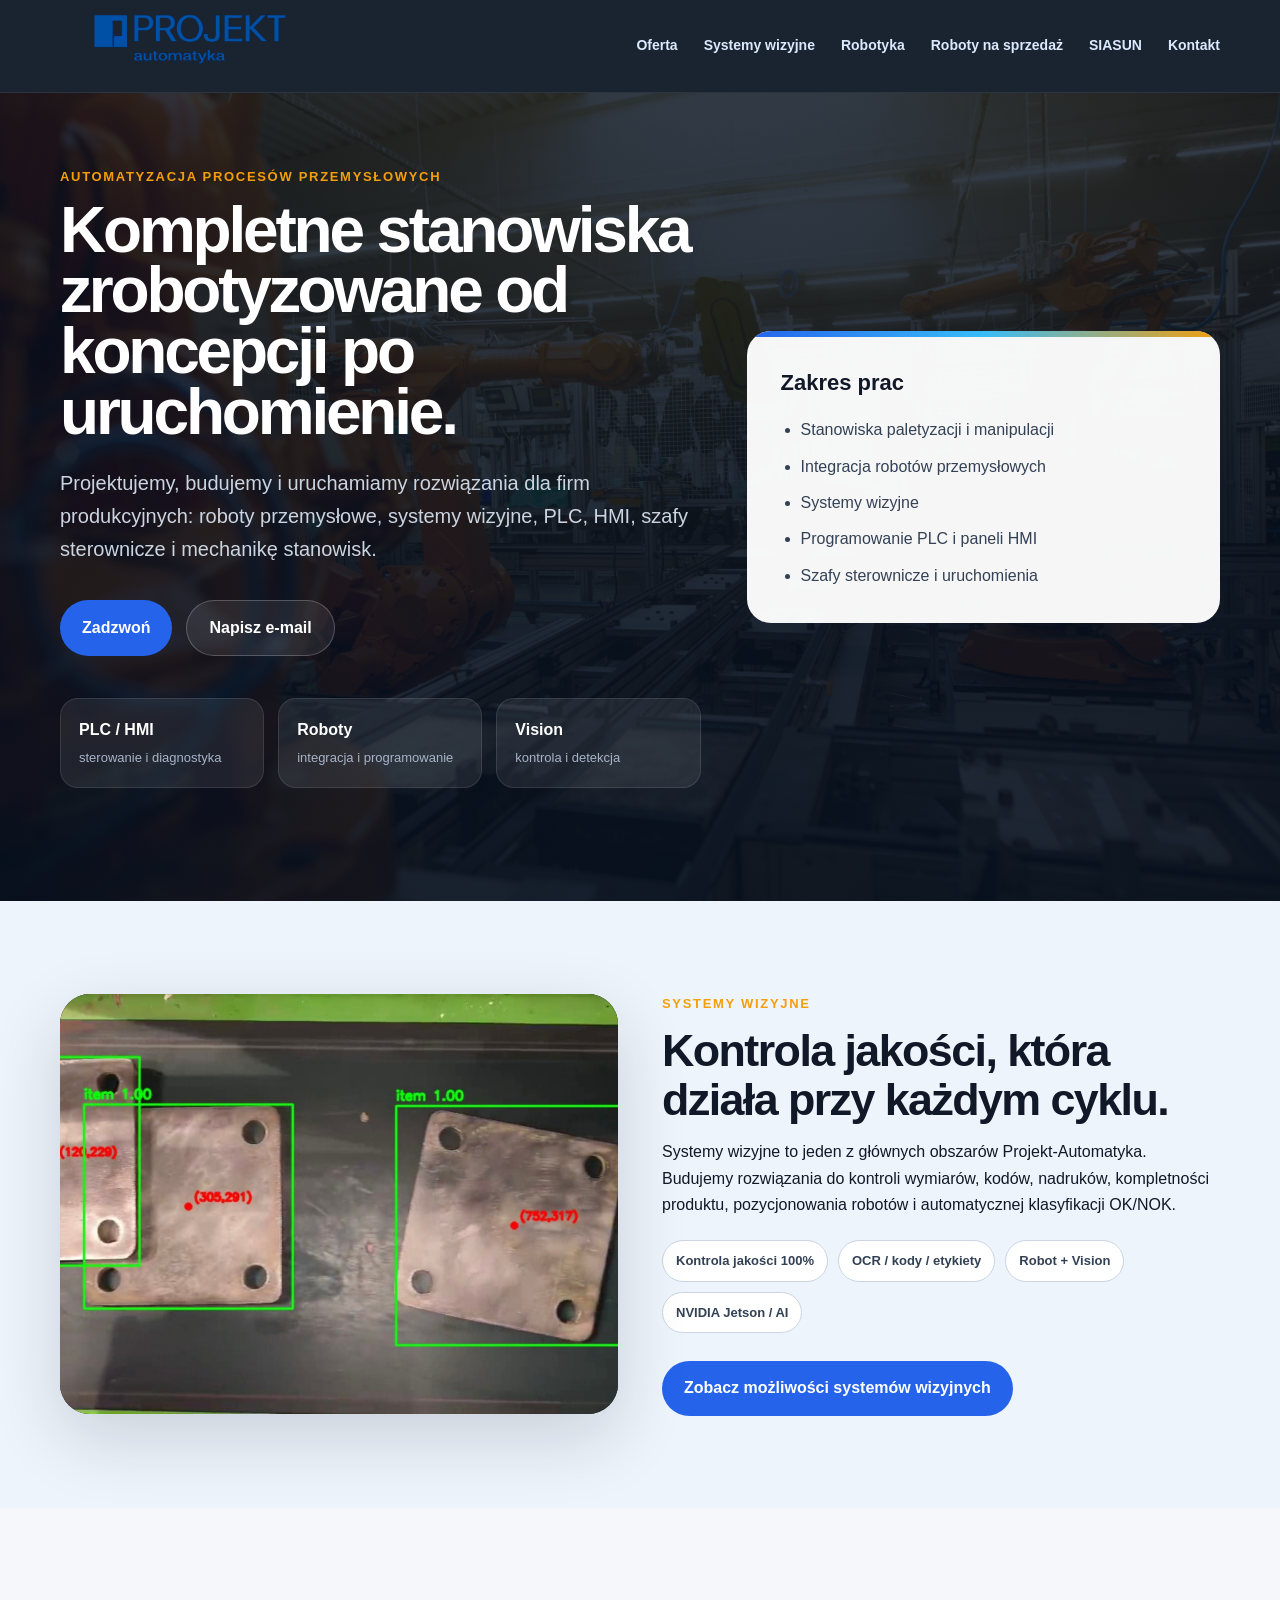
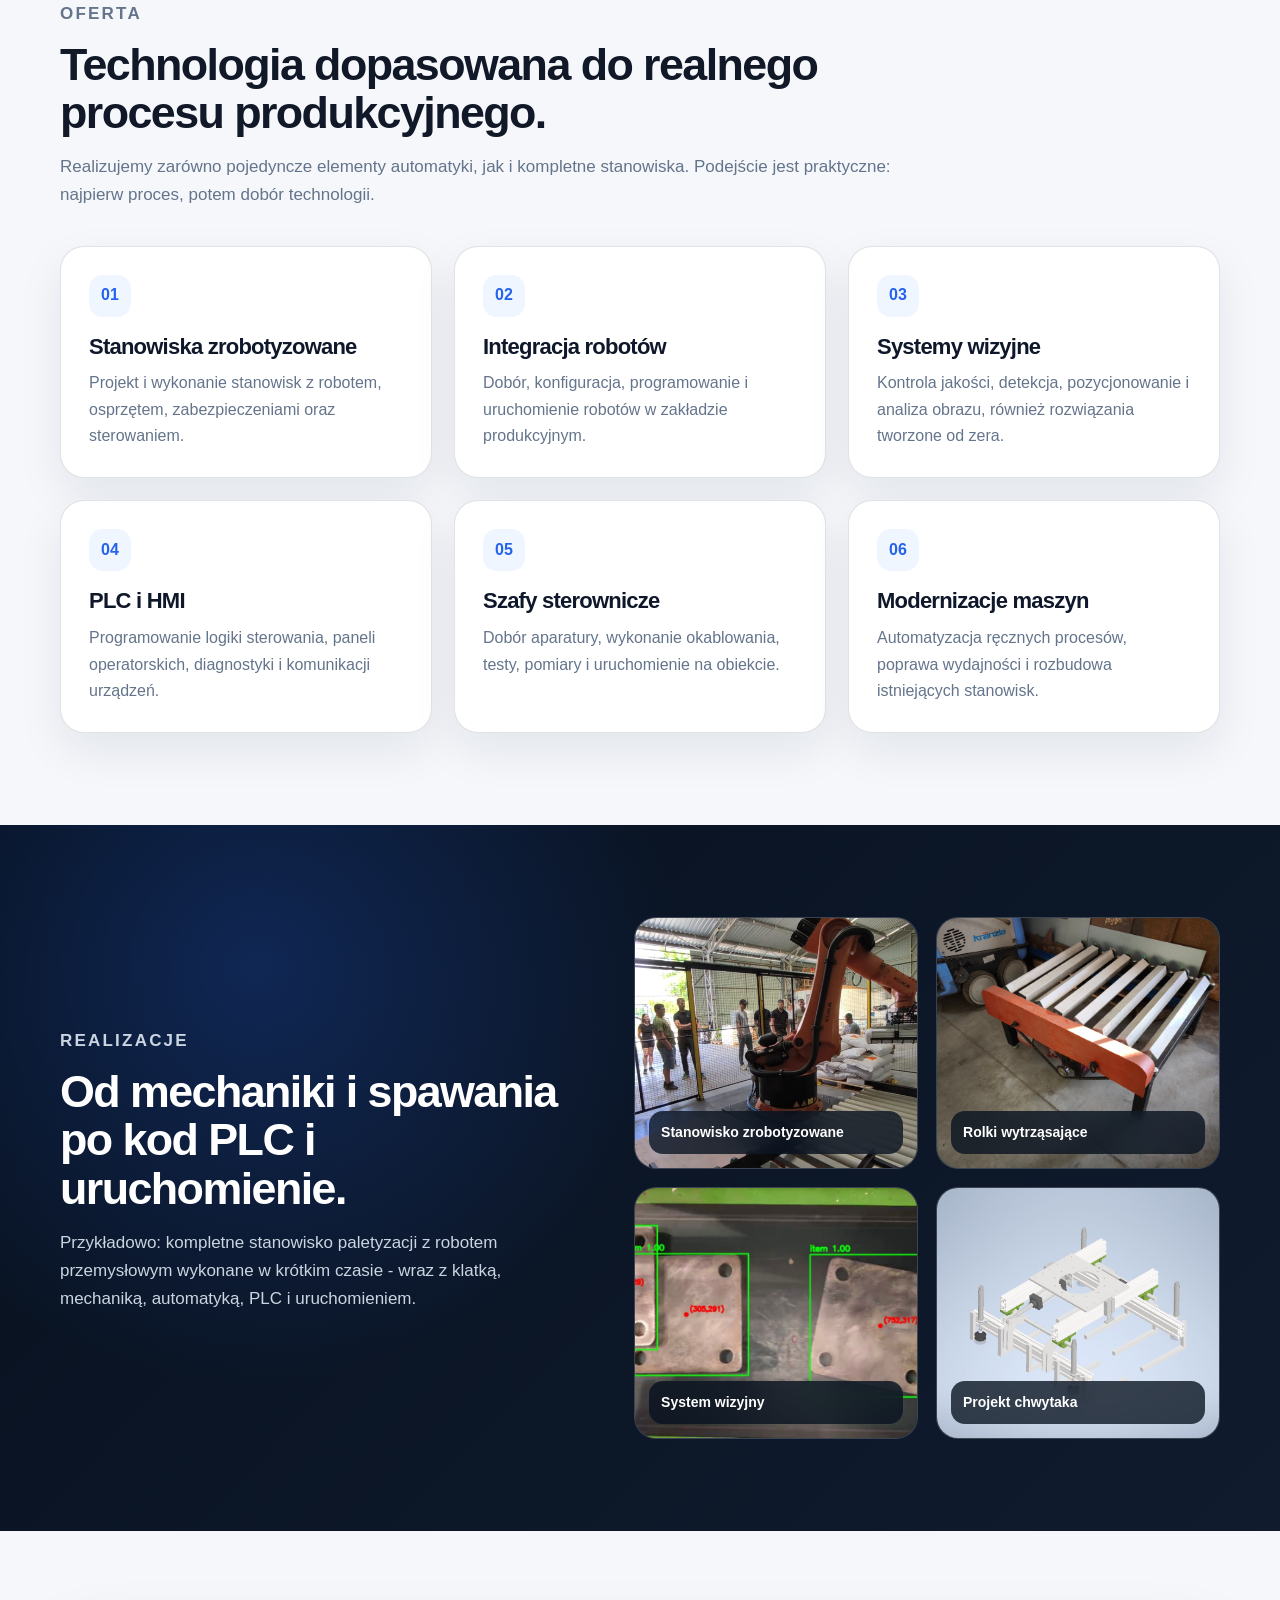
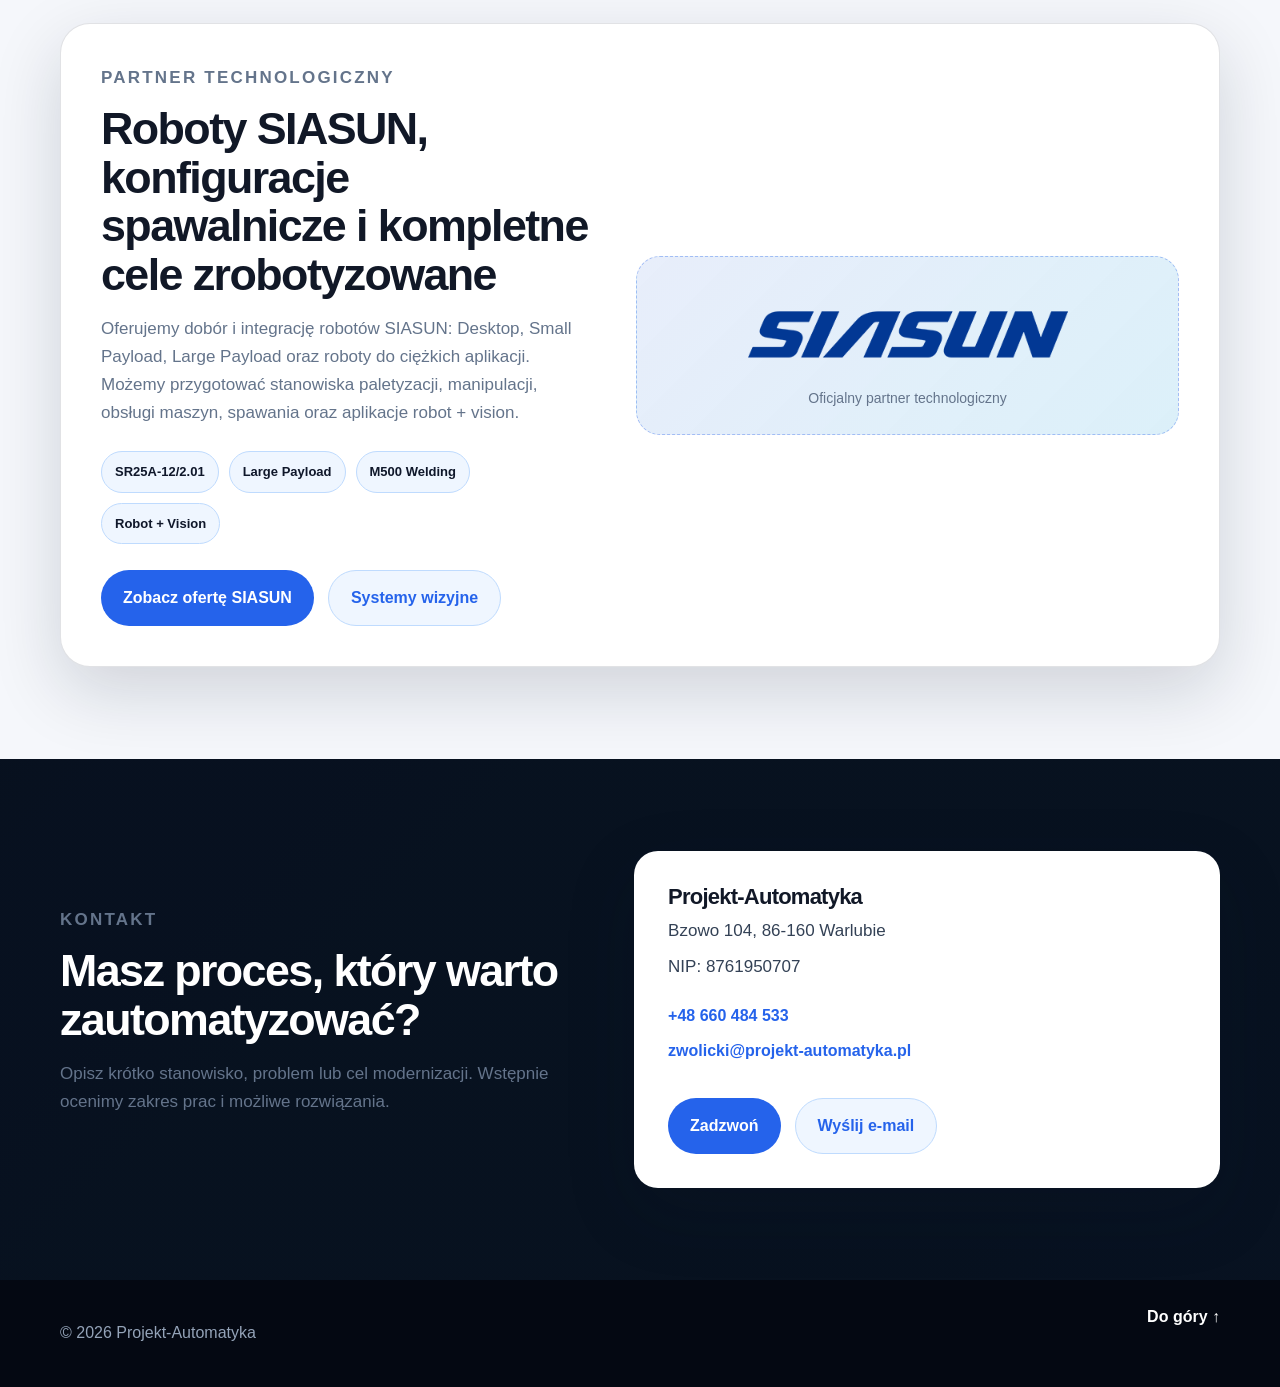
==== index.html @ c21eab62 "Pierwsza wersja strony" ====
<!DOCTYPE html>
<html lang="pl">
<head>
  <meta charset="UTF-8" />
  <meta name="viewport" content="width=device-width, initial-scale=1.0" />

  <title>Projekt-Automatyka | Robotyka i automatyka przemysłowa</title>
  <meta name="description" content="Projekt-Automatyka — stanowiska zrobotyzowane, integracja robotów, systemy wizyjne, PLC, HMI i szafy sterownicze dla przemysłu." />

  <link rel="stylesheet" href="css/main-v6.css">
</head>

<body>
<header class="site-header">
  <div class="container header-inner">
    <a class="brand-new" href="index.html">
      <img src="img/logo-projekt-automatyka.png" alt="Projekt-Automatyka">
    </a>

    <button class="menu-button" aria-label="Menu" aria-expanded="false">
      <span></span>
      <span></span>
      <span></span>
    </button>

    <nav class="main-nav">
      <a class="" href="index.html#oferta">Oferta</a>
      <a class="" href="systemy-wizyjne.html">Systemy wizyjne</a>
      <a class="" href="robotyka.html">Robotyka</a>
      <a class="" href="roboty.html">Roboty na sprzedaż</a>
      <a class="" href="siasun.html">SIASUN</a>
      <a class="" href="index.html#kontakt">Kontakt</a>
    </nav>
  </div>
</header>

  <main id="start">
    <section class="hero">
      <div class="container hero-grid">
        <div class="hero-content">
          <p class="label">Automatyzacja procesów przemysłowych</p>
          <h1>Kompletne stanowiska zrobotyzowane od koncepcji po uruchomienie.</h1>
          <p class="hero-text">
            Projektujemy, budujemy i uruchamiamy rozwiązania dla firm produkcyjnych:
            roboty przemysłowe, systemy wizyjne, PLC, HMI, szafy sterownicze i mechanikę stanowisk.
          </p>

          <div class="hero-actions">
            <a class="button button-primary" href="tel:+48660484533">Zadzwoń</a>
            <a class="button button-outline" href="mailto:zwolicki@projekt-automatyka.pl">Napisz e-mail</a>
          </div>

          <div class="hero-metrics">
            <div>
              <strong>PLC / HMI</strong>
              <span>sterowanie i diagnostyka</span>
            </div>
            <div>
              <strong>Roboty</strong>
              <span>integracja i programowanie</span>
            </div>
            <div>
              <strong>Vision</strong>
              <span>kontrola i detekcja</span>
            </div>
          </div>
        </div>

        <aside class="hero-panel">
          <p class="panel-title">Zakres prac</p>
          <ul>
            <li>Stanowiska paletyzacji i manipulacji</li>
            <li>Integracja robotów przemysłowych</li>
            <li>Systemy wizyjne</li>
            <li>Programowanie PLC i paneli HMI</li>
            <li>Szafy sterownicze i uruchomienia</li>
          </ul>
        </aside>
      </div>
    </section>

    
  <section class="section home-vision-flagship">
    <div class="container home-vision-grid">
      <div class="home-vision-image">
        <img src="img/realizacja-3.jpg" alt="Przemysłowy system wizyjny Projekt-Automatyka">
      </div>
      <div>
        <p class="label">Systemy wizyjne</p>
        <h2>Kontrola jakości, która działa przy każdym cyklu.</h2>
        <p>
          Systemy wizyjne to jeden z głównych obszarów Projekt-Automatyka.
          Budujemy rozwiązania do kontroli wymiarów, kodów, nadruków, kompletności produktu,
          pozycjonowania robotów i automatycznej klasyfikacji OK/NOK.
        </p>
        <div class="home-vision-points">
          <span>Kontrola jakości 100%</span>
          <span>OCR / kody / etykiety</span>
          <span>Robot + Vision</span>
          <span>NVIDIA Jetson / AI</span>
        </div>
        <a class="button button-primary" href="systemy-wizyjne.html">Zobacz możliwości systemów wizyjnych</a>
      </div>
    </div>
  </section>

  <section class="section" id="oferta">
      <div class="container">
        <div class="section-intro">
          <p class="label">Oferta</p>
          <h2>Technologia dopasowana do realnego procesu produkcyjnego.</h2>
          <p>
            Realizujemy zarówno pojedyncze elementy automatyki, jak i kompletne stanowiska.
            Podejście jest praktyczne: najpierw proces, potem dobór technologii.
          </p>
        </div>

        <div class="service-grid">
          <article class="service-card">
            <span>01</span>
            <h3>Stanowiska zrobotyzowane</h3>
            <p>Projekt i wykonanie stanowisk z robotem, osprzętem, zabezpieczeniami oraz sterowaniem.</p>
          </article>

          <article class="service-card">
            <span>02</span>
            <h3>Integracja robotów</h3>
            <p>Dobór, konfiguracja, programowanie i uruchomienie robotów w zakładzie produkcyjnym.</p>
          </article>

          <article class="service-card">
            <span>03</span>
            <h3>Systemy wizyjne</h3>
            <p>Kontrola jakości, detekcja, pozycjonowanie i analiza obrazu, również rozwiązania tworzone od zera.</p>
          </article>

          <article class="service-card">
            <span>04</span>
            <h3>PLC i HMI</h3>
            <p>Programowanie logiki sterowania, paneli operatorskich, diagnostyki i komunikacji urządzeń.</p>
          </article>

          <article class="service-card">
            <span>05</span>
            <h3>Szafy sterownicze</h3>
            <p>Dobór aparatury, wykonanie okablowania, testy, pomiary i uruchomienie na obiekcie.</p>
          </article>

          <article class="service-card">
            <span>06</span>
            <h3>Modernizacje maszyn</h3>
            <p>Automatyzacja ręcznych procesów, poprawa wydajności i rozbudowa istniejących stanowisk.</p>
          </article>
        </div>
      </div>
    </section>

    <section class="section section-dark" id="realizacje">
      <div class="container split">
        <div>
          <p class="label">Realizacje</p>
          <h2>Od mechaniki i spawania po kod PLC i uruchomienie.</h2>
          <p>
            Przykładowo: kompletne stanowisko paletyzacji z robotem przemysłowym wykonane
            w krótkim czasie - wraz z klatką, mechaniką, automatyką, PLC i uruchomieniem.
          </p>
        </div>

        <div class="gallery">
          <figure>
            <img src="img/realizacja-1.jpeg" alt="Stanowisko zrobotyzowane" />
            <figcaption>Stanowisko zrobotyzowane</figcaption>
          </figure>
          <figure>
            <img src="img/realizacja-2.jpg" alt="Integracja robota przemysłowego" />
            <figcaption>Rolki wytrząsające</figcaption>
          </figure>
          <figure>
            <img src="img/realizacja-3.jpg" alt="System wizyjny" />
            <figcaption>System wizyjny</figcaption>
          </figure>
          <figure>
            <img src="img/realizacja-4.jpg" alt="Szafa sterownicza" />
            <figcaption>Projekt chwytaka</figcaption>
          </figure>
        </div>
      </div>
    </section>

    <section class="section" id="siasun">
      <div class="container partner partner-home">
        <div>
          <p class="label">Partner technologiczny</p>
          <h2>Roboty SIASUN, konfiguracje spawalnicze i kompletne cele zrobotyzowane</h2>
          <p>
            Oferujemy dobór i integrację robotów SIASUN: Desktop, Small Payload, Large Payload
            oraz roboty do ciężkich aplikacji. Możemy przygotować stanowiska paletyzacji, manipulacji,
            obsługi maszyn, spawania oraz aplikacje robot + vision.
          </p>

          <div class="model-pills">
            <span>SR25A-12/2.01</span>
            <span>Large Payload</span>
            <span>M500 Welding</span>
            <span>Robot + Vision</span>
          </div>

          <div class="inline-actions">
            <a class="button button-primary" href="siasun.html">Zobacz ofertę SIASUN</a>
            <a class="button button-outline-dark" href="systemy-wizyjne.html">Systemy wizyjne</a>
          </div>
        </div>

        <div class="partner-logo-box">
          <img src="img/siasun-logo.png" alt="SIASUN" />
          <span>Oficjalny partner technologiczny</span>
        </div>
      </div>
    </section>

    <section class="section contact-section" id="kontakt">
      <div class="container contact-grid">
        <div>
          <p class="label">Kontakt</p>
          <h2>Masz proces, który warto zautomatyzować?</h2>
          <p>
            Opisz krótko stanowisko, problem lub cel modernizacji.
            Wstępnie ocenimy zakres prac i możliwe rozwiązania.
          </p>
        </div>

        <div class="contact-card">
          <h3>Projekt-Automatyka</h3>
          <p>Bzowo 104, 86-160 Warlubie</p>
          <p>NIP: 8761950707</p>

          <div class="contact-links">
            <a href="tel:+48660484533">+48 660 484 533</a>
            <a href="mailto:zwolicki@projekt-automatyka.pl">zwolicki@projekt-automatyka.pl</a>
          </div>

          <div class="hero-actions">
            <a class="button button-primary" href="tel:+48660484533">Zadzwoń</a>
            <a class="button button-outline-dark" href="mailto:zwolicki@projekt-automatyka.pl">Wyślij e-mail</a>
          </div>
        </div>
      </div>
    </section>
  </main>

  <footer class="footer">
    <div class="container footer-inner">
      <p>© 2026 Projekt-Automatyka</p>
      <a href="#start">Do góry ↑</a>
    </div>
  </footer>

  <script src="js/main.js"></script>
</body>
</html>
---- css/main-v6.css ----
/* Projekt-Automatyka — style.css */

:root {
  --dark: #07111f;
  --dark-2: #0d1b2f;
  --blue: #2563eb;
  --blue-2: #38bdf8;
  --orange: #f59e0b;
  --bg: #f5f7fb;
  --text: #111827;
  --muted: #64748b;
  --white: #ffffff;
  --border: rgba(15, 23, 42, 0.12);
  --shadow: 0 24px 70px rgba(15, 23, 42, 0.16);
  --radius: 24px;
}

* {
  box-sizing: border-box;
}

html {
  scroll-behavior: smooth;
}

body {
  margin: 0;
  font-family: Arial, Helvetica, sans-serif;
  color: var(--text);
  background: var(--bg);
  line-height: 1.65;
}

img {
  max-width: 100%;
}

a {
  color: inherit;
}

.container {
  width: min(1160px, calc(100% - 40px));
  margin: 0 auto;
}

.site-header {
  position: sticky;
  top: 0;
  z-index: 50;
  background: rgba(7, 17, 31, 0.92);
  backdrop-filter: blur(16px);
  border-bottom: 1px solid rgba(255,255,255,0.08);
}

.header-inner {
  min-height: 76px;
  display: flex;
  justify-content: space-between;
  align-items: center;
  gap: 24px;
}
.site-header {
  position: sticky;
  top: 0;
  z-index: 100;
  background: rgba(7,17,31,0.92);
  backdrop-filter: blur(16px);
  border-bottom: 1px solid rgba(255,255,255,0.08);
}

.header-inner {
  height: 92px;
  display: flex;
  align-items: center;
  justify-content: space-between;
}

.brand-new {
  display: flex;
  align-items: center;
  text-decoration: none;
}

.brand-new img {
  width: 260px;
  height: auto;
  display: block;
  object-fit: contain;
}

.main-nav {
  display: flex;
  align-items: center;
  gap: 42px;
}

.main-nav a {
  color: white;
  text-decoration: none;
  font-size: 18px;
  font-weight: 800;
  transition: opacity 0.2s ease;
}

.main-nav a:hover {
  opacity: 0.7;
}

.brand-logo {
  width: 86px;
  height: auto;
  display: block;
  object-fit: contain;
}

.brand-copy {
  display: grid;
  line-height: 1.1;
}

.brand-copy strong {
  font-size: 24px;
  font-weight: 900;
}

.brand-copy small {
  margin-top: 8px;
  color: #a7b4c8;
  font-size: 15px;
}

.brand-logo {
  width: 52px;
  height: 52px;
  object-fit: contain;
  display: block;
}

.brand strong {
  display: block;
  line-height: 1.1;
  font-size: 18px;
}

.brand small {
  display: block;
  margin-top: 4px;
  color: #a7b4c8;
  font-size: 12px;
}

.main-nav {
  display: flex;
  gap: 26px;
  align-items: center;
}

.main-nav a {
  color: #dbeafe;
  text-decoration: none;
  font-weight: 800;
  font-size: 14px;
}

.main-nav a:hover {
  color: var(--white);
}

.menu-button {
  display: none;
  border: 0;
  background: transparent;
  cursor: pointer;
}

.menu-button span {
  display: block;
  width: 28px;
  height: 2px;
  margin: 6px 0;
  background: var(--white);
}

.hero {
  min-height: calc(100vh - 92px);
  display: flex;
  align-items: center;
  padding: 40px 0 80px;

  background:
    linear-gradient(rgba(7,17,31,0.82), rgba(7,17,31,0.92)),
    url("../img/hero-bg.jpg");

  background-size: cover;
  background-position: center;
  color: white;
}

.hero-grid {
  display: grid;
  grid-template-columns: minmax(0, 1.15fr) minmax(320px, 0.85fr);
  gap: 46px;
  align-items: center;
}

.label {
  margin: 0 0 12px;
  color: var(--orange);
  font-size: 13px;
  font-weight: 900;
  letter-spacing: 0.13em;
  text-transform: uppercase;
}

h1, h2, h3 {
  margin: 0;
  line-height: 1.08;
  letter-spacing: -0.035em;
}

h1 {
  max-width: 900px;
  font-size: clamp(54px, 5vw, 92px);
  line-height: 0.95;
  letter-spacing: -0.05em;
}

h2 {
  font-size: clamp(30px, 3.5vw, 48px);
}

h3 {
  font-size: 22px;
}

.hero-text {
  max-width: 760px;
  margin: 24px 0 0;
  color: #cbd5e1;
  font-size: 20px;
}

.hero-actions {
  display: flex;
  flex-wrap: wrap;
  gap: 14px;
  margin-top: 34px;
}

.button {
  display: inline-flex;
  align-items: center;
  justify-content: center;
  min-height: 50px;
  padding: 14px 22px;
  border-radius: 999px;
  text-decoration: none;
  font-weight: 900;
  transition: transform 0.2s ease, background 0.2s ease;
}

.button:hover {
  transform: translateY(-2px);
}

.button-primary {
  background: var(--blue);
  color: var(--white);
}

.button-primary:hover {
  background: #1d4ed8;
}

.button-outline {
  color: var(--white);
  border: 1px solid rgba(255,255,255,0.22);
  background: rgba(255,255,255,0.08);
}

.button-outline-dark {
  color: var(--blue);
  border: 1px solid #bfdbfe;
  background: #eff6ff;
}

.hero-metrics {
  display: grid;
  grid-template-columns: repeat(3, 1fr);
  gap: 14px;
  margin-top: 42px;
}

.hero-metrics div {
  padding: 18px;
  border-radius: 18px;
  background: rgba(255,255,255,0.08);
  border: 1px solid rgba(255,255,255,0.1);
}

.hero-metrics strong {
  display: block;
  color: var(--white);
}

.hero-metrics span {
  display: block;
  margin-top: 4px;
  color: #a7b4c8;
  font-size: 13px;
}

.hero-panel {
  position: relative;
  padding: 34px;
  border-radius: var(--radius);
  background: rgba(255,255,255,0.96);
  color: var(--text);
  box-shadow: var(--shadow);
  overflow: hidden;
}

.hero-panel::before {
  content: "";
  position: absolute;
  inset: 0 0 auto;
  height: 6px;
  background: linear-gradient(90deg, var(--blue), var(--blue-2), var(--orange));
}

.panel-title {
  margin: 0 0 16px;
  font-size: 22px;
  font-weight: 900;
}

.hero-panel ul {
  margin: 0;
  padding-left: 20px;
  color: #334155;
}

.hero-panel li + li {
  margin-top: 10px;
}

.section {
  padding: 92px 0;
}

.section-dark {
  color: var(--white);
  background:
    radial-gradient(circle at 20% 20%, rgba(37,99,235,0.25), transparent 36%),
    linear-gradient(135deg, #07111f, #101b2e);
}

.section-intro {
  max-width: 860px;
  margin-bottom: 36px;
}

.section-intro p,
.split p,
.partner p,
.contact-grid p {
  color: var(--muted);
  font-size: 17px;
}

.section-dark .split p {
  color: #cbd5e1;
}

.service-grid {
  display: grid;
  grid-template-columns: repeat(3, 1fr);
  gap: 22px;
}

.service-card {
  padding: 28px;
  border-radius: var(--radius);
  background: var(--white);
  border: 1px solid var(--border);
  box-shadow: 0 18px 45px rgba(15, 23, 42, 0.08);
}

.service-card span {
  display: inline-flex;
  width: 42px;
  height: 42px;
  align-items: center;
  justify-content: center;
  border-radius: 14px;
  background: #eff6ff;
  color: var(--blue);
  font-weight: 900;
  margin-bottom: 18px;
}

.service-card h3 {
  margin-bottom: 12px;
  color: #0f172a;
}

.service-card p {
  margin: 0;
  color: var(--muted);
}

.split,
.partner,
.contact-grid {
  display: grid;
  grid-template-columns: 0.95fr 1.05fr;
  gap: 44px;
  align-items: center;
}

.gallery {
  display: grid;
  grid-template-columns: repeat(2, 1fr);
  gap: 18px;
}

.gallery figure {
  margin: 0;
  position: relative;
  overflow: hidden;
  min-height: 230px;
  border-radius: 22px;
  background: rgba(255,255,255,0.08);
  border: 1px solid rgba(255,255,255,0.12);
}

.gallery img {
  width: 100%;
  height: 250px;
  display: block;
  object-fit: cover;
}

.gallery img[src$='.jpg'] {
  background: #172033;
}

.gallery figcaption {
  position: absolute;
  left: 14px;
  right: 14px;
  bottom: 14px;
  padding: 10px 12px;
  border-radius: 14px;
  background: rgba(7,17,31,0.78);
  color: var(--white);
  font-weight: 800;
  font-size: 14px;
  backdrop-filter: blur(12px);
}

.partner {
  padding: 40px;
  border-radius: 30px;
  background: var(--white);
  border: 1px solid var(--border);
  box-shadow: var(--shadow);
}

.partner-logo-box {
  width: 100%;
  max-width: 100%;

  min-height: unset;

  display: flex;
  flex-direction: column;
  align-items: center;
  justify-content: center;

  text-align: center;

  padding: 24px;

  border-radius: 24px;

  background:
    linear-gradient(
      135deg,
      rgba(37,99,235,0.08),
      rgba(14,165,233,0.12)
    ),
    #f8fafc;

  border: 1px dashed rgba(37,99,235,0.35);

  overflow: hidden;
}

.partner-logo-box img {
  width: 100%;
  max-width: 320px;

  height: auto;
  object-fit: contain;

  display: block;
}

.partner-logo-box span {
  display: block;
  color: var(--muted);
  font-size: 14px;
}

.contact-section {
  color: var(--white);
  background:
    linear-gradient(rgba(7,17,31,0.92), rgba(7,17,31,0.92)),
    linear-gradient(135deg, var(--dark), var(--dark-2));
}

.contact-card {
  padding: 34px;
  border-radius: var(--radius);
  background: var(--white);
  color: var(--text);
  box-shadow: var(--shadow);
}

.contact-card p {
  margin: 8px 0;
  color: #334155;
}

.contact-links {
  display: grid;
  gap: 8px;
  margin-top: 22px;
}

.contact-links a {
  color: var(--blue);
  font-weight: 900;
  text-decoration: none;
}

.footer {
  padding: 24px 0;
  background: #040812;
  color: #94a3b8;
}

.footer-inner {
  display: flex;
  justify-content: space-between;
  gap: 18px;
}

.footer a {
  color: var(--white);
  font-weight: 800;
  text-decoration: none;
}

code {
  padding: 2px 6px;
  border-radius: 6px;
  background: rgba(255,255,255,0.1);
}

@media (max-width: 920px) {
  .hero-grid,
  .split,
  .partner,
  .contact-grid {
    grid-template-columns: 1fr;
  }

  .service-grid {
    grid-template-columns: repeat(2, 1fr);
  }

  .hero {
    min-height: auto;
    padding: 90px 0;
  }
}

@media (max-width: 720px) {
  .menu-button {
    display: block;
  }

  .main-nav {
    position: absolute;
    top: 76px;
    left: 20px;
    right: 20px;
    display: none;
    flex-direction: column;
    align-items: stretch;
    gap: 0;
    padding: 12px;
    border-radius: 18px;
    background: #07111f;
    border: 1px solid rgba(255,255,255,0.1);
  }

  .main-nav.is-open {
    display: flex;
  }

  .main-nav a {
    padding: 13px 12px;
  }

  .hero-metrics,
  .service-grid,
  .gallery {
    grid-template-columns: 1fr;
  }

  .section {
    padding: 68px 0;
  }

  .gallery img {
    height: 220px;
  }

  .footer-inner {
    flex-direction: column;
  }
}
@media (max-width: 720px) {
  .brand-logo {
    width: 70px;
  }

  .brand-copy strong {
    font-size: 18px;
  }

  .brand-copy small {
    font-size: 12px;
  }
}

.header-inner {
  min-height: 82px;
}

@media (max-width: 720px) {
  .brand-logo-new {
    width: 145px;
  }
}
@media (max-width: 720px) {

  .partner-logo-box {
    padding: 18px;
  }

  .partner-logo-box img {
    max-width: 240px;
  }

}
* {
  box-sizing: border-box;
}

/* ===== Rozbudowa: podstrony Robotyka / SIASUN ===== */

.inline-actions {
  display: flex;
  flex-wrap: wrap;
  gap: 14px;
  margin-top: 26px;
}

.subhero {
  min-height: 560px;
  display: flex;
  align-items: center;
  padding: 90px 0;
  color: var(--white);
  background:
    linear-gradient(rgba(7,17,31,0.88), rgba(7,17,31,0.94)),
    radial-gradient(circle at 80% 20%, rgba(37,99,235,0.42), transparent 34%),
    linear-gradient(135deg, var(--dark), var(--dark-2));
}

.subhero-grid {
  display: grid;
  grid-template-columns: minmax(0, 1.05fr) minmax(320px, 0.95fr);
  gap: 44px;
  align-items: center;
}

.subhero-card,
.siasun-hero-logo {
  border-radius: 30px;
  background: rgba(255,255,255,0.96);
  color: var(--text);
  box-shadow: var(--shadow);
  padding: 34px;
  border: 1px solid rgba(255,255,255,0.12);
}

.subhero-card h3 {
  margin-bottom: 18px;
}

.subhero-card ul {
  margin: 0;
  padding-left: 20px;
  color: #334155;
}

.subhero-card li + li {
  margin-top: 10px;
}

.siasun-hero-logo {
  min-height: 300px;
  display: grid;
  place-items: center;
  text-align: center;
  background:
    linear-gradient(135deg, rgba(37,99,235,0.08), rgba(14,165,233,0.16)),
    #f8fafc;
  border: 1px dashed rgba(37,99,235,0.35);
}

.siasun-hero-logo img {
  width: min(420px, 100%);
  height: auto;
  object-fit: contain;
}

.siasun-hero-logo span {
  color: var(--muted);
  font-weight: 700;
}

.compact {
  margin-bottom: 0;
}

.process-grid {
  display: grid;
  grid-template-columns: 0.85fr 1.15fr;
  gap: 42px;
  align-items: start;
}

.steps {
  display: grid;
  grid-template-columns: repeat(2, 1fr);
  gap: 20px;
}

.steps article,
.wide-card,
.cta-box {
  background: var(--white);
  border: 1px solid var(--border);
  border-radius: var(--radius);
  box-shadow: 0 18px 45px rgba(15, 23, 42, 0.08);
  padding: 28px;
}

.steps span {
  display: inline-flex;
  width: 42px;
  height: 42px;
  align-items: center;
  justify-content: center;
  border-radius: 14px;
  background: #eff6ff;
  color: var(--blue);
  font-weight: 900;
  margin-bottom: 16px;
}

.steps p,
.wide-card p,
.cta-box p {
  color: var(--muted);
}

.sale-card {
  display: grid;
  grid-template-columns: minmax(280px, 0.95fr) minmax(0, 1.05fr);
  gap: 0;
  overflow: hidden;
  border-radius: 30px;
  background: var(--white);
  color: var(--text);
  box-shadow: var(--shadow);
}

.sale-image {
  min-height: 460px;
  background:
    linear-gradient(135deg, rgba(37,99,235,0.16), rgba(14,165,233,0.10)),
    #dbeafe;
}

.sale-image img {
  width: 100%;
  height: 100%;
  min-height: 460px;
  display: block;
  object-fit: cover;
}

.sale-content {
  padding: 38px;
}

.sale-content p {
  color: var(--muted);
}

.spec-list {
  display: grid;
  gap: 10px;
  margin: 24px 0;
}

.spec-list div,
.feature-list div {
  display: flex;
  justify-content: space-between;
  gap: 18px;
  padding: 14px 0;
  border-bottom: 1px solid rgba(15, 23, 42, 0.12);
}

.spec-list strong,
.feature-list strong {
  color: var(--text);
}

.spec-list span,
.feature-list span {
  color: var(--muted);
  text-align: right;
}

.price-row {
  display: flex;
  align-items: end;
  justify-content: space-between;
  gap: 20px;
  margin-top: 24px;
  padding: 22px;
  border-radius: 20px;
  background: #eff6ff;
  border: 1px solid #bfdbfe;
}

.price-row span {
  color: var(--muted);
  font-weight: 800;
}

.price-row strong {
  color: var(--blue);
  font-size: clamp(28px, 4vw, 42px);
  line-height: 1;
}

.cards-2 {
  display: grid;
  grid-template-columns: repeat(2, 1fr);
  gap: 22px;
}

.feature-list {
  padding: 34px;
  border-radius: 30px;
  background: rgba(255,255,255,0.96);
  box-shadow: var(--shadow);
}

.cta-box {
  display: flex;
  align-items: center;
  justify-content: space-between;
  gap: 30px;
}

.cta-box div {
  max-width: 760px;
}

.partner-home {
  align-items: center;
}

@media (max-width: 920px) {
  .subhero-grid,
  .process-grid,
  .sale-card,
  .cards-2 {
    grid-template-columns: 1fr;
  }

  .sale-image,
  .sale-image img {
    min-height: 320px;
  }

  .cta-box {
    flex-direction: column;
    align-items: flex-start;
  }
}

@media (max-width: 720px) {
  .subhero {
    min-height: auto;
    padding: 70px 0;
  }

  .steps {
    grid-template-columns: 1fr;
  }

  .sale-content {
    padding: 26px;
  }

  .spec-list div,
  .feature-list div,
  .price-row {
    flex-direction: column;
    align-items: flex-start;
  }

  .spec-list span,
  .feature-list span {
    text-align: left;
  }

  .siasun-hero-logo {
    min-height: 220px;
  }

  .siasun-hero-logo img {
    max-width: 260px;
  }
}


/* ===== Wersja PRO: Robotyka + SIASUN ===== */

.main-nav a.active {
  color: #ffffff;
  opacity: 1;
}

.model-pills {
  display: flex;
  flex-wrap: wrap;
  gap: 10px;
  margin: 24px 0 0;
}

.model-pills span {
  padding: 9px 13px;
  border-radius: 999px;
  color: #0f172a;
  background: #eff6ff;
  border: 1px solid #bfdbfe;
  font-weight: 900;
  font-size: 13px;
}

.robotyka-hero,
.siasun-page-hero {
  background:
    linear-gradient(rgba(7,17,31,0.88), rgba(7,17,31,0.94)),
    radial-gradient(circle at 80% 20%, rgba(37,99,235,0.42), transparent 34%),
    url("../img/hero-bg.jpg"),
    linear-gradient(135deg, var(--dark), var(--dark-2));
  background-size: cover;
  background-position: center;
}

.applications-grid {
  display: grid;
  grid-template-columns: repeat(3, 1fr);
  gap: 22px;
}

.app-card {
  padding: 28px;
  border-radius: var(--radius);
  background: var(--white);
  border: 1px solid var(--border);
  box-shadow: 0 18px 45px rgba(15, 23, 42, 0.08);
}

.app-card > span,
.model-section-heading > span {
  display: inline-flex;
  width: 44px;
  height: 44px;
  align-items: center;
  justify-content: center;
  border-radius: 15px;
  background: #eff6ff;
  color: var(--blue);
  font-weight: 900;
  flex-shrink: 0;
}

.app-card h3 {
  margin: 18px 0 12px;
}

.app-card p {
  color: var(--muted);
}

.app-card ul {
  margin: 18px 0 0;
  padding: 0;
  list-style: none;
  display: grid;
  gap: 8px;
}

.app-card li {
  color: #334155;
  padding-left: 20px;
  position: relative;
}

.app-card li::before {
  content: "✓";
  position: absolute;
  left: 0;
  color: var(--blue);
  font-weight: 900;
}

.premium-sale-card {
  border: 1px solid rgba(255,255,255,0.14);
}

.sale-note {
  margin-top: 18px;
  padding: 16px;
  border-radius: 18px;
  background: #f8fafc;
  border: 1px solid var(--border);
  color: #334155;
}

.model-section {
  margin-top: 26px;
  padding: 30px;
  border-radius: 30px;
  background: var(--white);
  border: 1px solid var(--border);
  box-shadow: 0 18px 45px rgba(15, 23, 42, 0.08);
}

.highlighted-model-section {
  background:
    linear-gradient(135deg, rgba(37,99,235,0.08), rgba(245,158,11,0.07)),
    var(--white);
  border-color: rgba(37,99,235,0.22);
}

.model-section-heading {
  display: flex;
  gap: 18px;
  align-items: flex-start;
  margin-bottom: 22px;
}

.model-section-heading h3 {
  margin: 0 0 8px;
  font-size: 28px;
}

.model-section-heading p {
  margin: 0;
  color: var(--muted);
}

.model-table {
  display: grid;
  grid-template-columns: repeat(2, 1fr);
  gap: 12px;
}

.model-table article {
  display: grid;
  grid-template-columns: 1.2fr 0.8fr 0.8fr;
  gap: 12px;
  align-items: center;
  padding: 16px;
  border-radius: 18px;
  background: #f8fafc;
  border: 1px solid rgba(15,23,42,0.08);
}

.model-table strong {
  color: #0f172a;
}

.model-table span {
  color: var(--muted);
  font-weight: 700;
}

.industry-grid {
  display: grid;
  grid-template-columns: 0.8fr 1.2fr;
  gap: 42px;
  align-items: start;
}

.industry-cards {
  display: grid;
  grid-template-columns: repeat(2, 1fr);
  gap: 18px;
}

.industry-cards article {
  padding: 24px;
  border-radius: 22px;
  background: var(--white);
  border: 1px solid var(--border);
  box-shadow: 0 18px 45px rgba(15, 23, 42, 0.08);
}

.industry-cards p {
  color: var(--muted);
}

@media (max-width: 1020px) {
  .applications-grid,
  .model-table,
  .industry-grid,
  .industry-cards {
    grid-template-columns: 1fr;
  }

  .model-table article {
    grid-template-columns: 1fr;
  }
}

@media (max-width: 720px) {
  .model-section {
    padding: 22px;
  }

  .model-section-heading {
    flex-direction: column;
  }

  .model-section-heading h3 {
    font-size: 24px;
  }

  .app-card {
    padding: 24px;
  }
}


/* ===== v5: SIASUN, roboty na sprzedaż, systemy wizyjne ===== */

.main-nav a.active {
  color: #fff;
  opacity: 1;
}

.model-family-grid,
.robot-market-grid {
  display: grid;
  grid-template-columns: repeat(2, 1fr);
  gap: 22px;
}

.model-family-grid article,
.robot-card,
.welding-card {
  background: var(--white);
  border: 1px solid var(--border);
  border-radius: var(--radius);
  box-shadow: 0 18px 45px rgba(15, 23, 42, 0.08);
}

.model-family-grid article {
  padding: 30px;
}

.model-family-grid h3 {
  margin-bottom: 12px;
  color: #0f172a;
}

.model-family-grid p {
  color: var(--muted);
}

.model-family-grid strong {
  display: block;
  margin-top: 18px;
  color: var(--blue);
}

.model-family-grid span {
  display: block;
  margin-top: 6px;
  color: #334155;
  font-weight: 800;
}

.section-feature {
  background: #eaf0f8;
}

.featured-robot {
  display: grid;
  grid-template-columns: 1.05fr 0.95fr;
  gap: 38px;
  align-items: center;
}

.featured-robot-image,
.featured-robot-content {
  border-radius: 30px;
  overflow: hidden;
  background: var(--white);
  border: 1px solid var(--border);
  box-shadow: var(--shadow);
}

.featured-robot-image img {
  width: 100%;
  height: 100%;
  min-height: 520px;
  object-fit: cover;
  display: block;
}

.featured-robot-content {
  padding: 38px;
}

.featured-robot-content p {
  color: var(--muted);
}

.clean-spec {
  margin: 26px 0;
}

.use-cases {
  display: flex;
  flex-wrap: wrap;
  gap: 10px;
  margin: 22px 0 28px;
}

.use-cases span {
  padding: 9px 13px;
  border-radius: 999px;
  background: #eff6ff;
  border: 1px solid #bfdbfe;
  color: #1e3a8a;
  font-weight: 900;
  font-size: 13px;
}

.welding-grid {
  display: grid;
  grid-template-columns: 1.05fr 0.95fr;
  gap: 24px;
  align-items: stretch;
}

.welding-card {
  padding: 30px;
}

.welding-card.visual {
  padding: 0;
  overflow: hidden;
}

.welding-card.visual img {
  width: 100%;
  height: 100%;
  min-height: 420px;
  object-fit: cover;
  display: block;
}

.check-list {
  list-style: none;
  padding: 0;
  margin: 18px 0 28px;
  display: grid;
  gap: 12px;
}

.check-list li {
  position: relative;
  padding-left: 28px;
  color: #334155;
}

.check-list li::before {
  content: "✓";
  position: absolute;
  left: 0;
  color: var(--blue);
  font-weight: 900;
}

.welding-functions {
  display: grid;
  grid-template-columns: repeat(4, 1fr);
  gap: 18px;
  margin-top: 24px;
}

.welding-functions article {
  padding: 24px;
  border-radius: 22px;
  background: var(--white);
  border: 1px solid var(--border);
  box-shadow: 0 18px 45px rgba(15, 23, 42, 0.08);
}

.welding-functions p {
  color: var(--muted);
}

.robot-card {
  overflow: hidden;
}

.robot-card.featured {
  grid-column: span 2;
  display: grid;
  grid-template-columns: 0.95fr 1.05fr;
}

.robot-card-image {
  position: relative;
  min-height: 420px;
  background: #dbeafe;
}

.robot-card-image img {
  width: 100%;
  height: 100%;
  min-height: 420px;
  object-fit: cover;
  display: block;
}

.robot-card-content {
  padding: 34px;
}

.robot-card-content p {
  color: var(--muted);
}

.badge {
  position: absolute;
  top: 18px;
  left: 18px;
  padding: 9px 13px;
  border-radius: 999px;
  background: #22c55e;
  color: white;
  font-weight: 900;
}

.mini-specs {
  display: grid;
  grid-template-columns: repeat(2, 1fr);
  gap: 12px;
  margin: 22px 0;
}

.mini-specs span {
  padding: 13px;
  border-radius: 16px;
  background: #f8fafc;
  color: #334155;
  border: 1px solid rgba(15,23,42,0.08);
}

.robot-price {
  display: flex;
  align-items: end;
  justify-content: space-between;
  gap: 18px;
  padding: 22px;
  border-radius: 20px;
  background: #eff6ff;
  border: 1px solid #bfdbfe;
}

.robot-price span {
  color: var(--muted);
  font-weight: 900;
}

.robot-price strong {
  color: var(--blue);
  font-size: clamp(30px, 4vw, 46px);
}

.empty-slot {
  display: grid;
  place-items: center;
  border: 1px dashed rgba(37,99,235,0.35);
  background:
    linear-gradient(135deg, rgba(37,99,235,0.08), rgba(14,165,233,0.12)),
    #f8fafc;
  color: var(--blue);
  font-weight: 900;
  font-size: 22px;
}

.applications-grid.detailed .app-card {
  min-height: 100%;
}

.vision-hero {
  background:
    linear-gradient(rgba(7,17,31,0.88), rgba(7,17,31,0.94)),
    radial-gradient(circle at 80% 20%, rgba(14,165,233,0.36), transparent 34%),
    linear-gradient(135deg, var(--dark), var(--dark-2));
}

@media (max-width: 1100px) {
  .welding-functions {
    grid-template-columns: repeat(2, 1fr);
  }
}

@media (max-width: 920px) {
  .model-family-grid,
  .featured-robot,
  .welding-grid,
  .robot-card.featured,
  .robot-market-grid {
    grid-template-columns: 1fr;
  }

  .robot-card.featured {
    grid-column: span 1;
  }

  .featured-robot-image img,
  .welding-card.visual img,
  .robot-card-image img,
  .robot-card-image {
    min-height: 300px;
  }
}

@media (max-width: 720px) {
  .welding-functions,
  .mini-specs {
    grid-template-columns: 1fr;
  }

  .featured-robot-content,
  .welding-card,
  .robot-card-content {
    padding: 24px;
  }

  .robot-price {
    flex-direction: column;
    align-items: flex-start;
  }
}


/* ===== v6: Vision jako główny filar + SIASUN 3D ===== */

.home-vision-flagship { background:#eef4fb; }
.home-vision-grid {
  display:grid; grid-template-columns:1fr 1fr; gap:44px; align-items:center;
}
.home-vision-image {
  position:relative; min-height:420px; border-radius:30px; overflow:hidden;
  box-shadow:var(--shadow); background:#07111f;
}
.home-vision-image img { width:100%; height:100%; min-height:420px; object-fit:cover; display:block; }
.home-vision-points { display:flex; flex-wrap:wrap; gap:10px; margin:22px 0 28px; }
.home-vision-points span {
  padding:9px 13px; border-radius:999px; background:#fff; border:1px solid #cbd5e1;
  color:#334155; font-weight:800; font-size:13px;
}

.vision-flagship .subhero-grid { align-items:stretch; }
.vision-real-example {
  position:relative; min-height:430px; border-radius:30px; overflow:hidden;
  border:1px solid rgba(255,255,255,.12); box-shadow:var(--shadow); background:#020617;
}
.vision-real-example img { width:100%; height:100%; min-height:430px; object-fit:cover; display:block; }
.vision-overlay-caption {
  position:absolute; left:20px; right:20px; bottom:20px; padding:18px 20px;
  border-radius:18px; background:rgba(7,17,31,.86); backdrop-filter:blur(12px); color:#fff;
}
.vision-overlay-caption strong,.vision-overlay-caption span { display:block; }
.vision-overlay-caption span { color:#cbd5e1; margin-top:4px; }

.vision-problem-strip { background:#eaf0f8; }
.vision-benefits {
  display:grid; grid-template-columns:repeat(4,1fr); gap:18px;
}
.vision-benefits article {
  padding:24px; border-radius:22px; background:#fff; border:1px solid var(--border);
  box-shadow:0 15px 35px rgba(15,23,42,.07);
}
.vision-benefits strong { display:block; color:var(--blue); font-size:30px; line-height:1; }
.vision-benefits span { display:block; margin-top:10px; color:var(--muted); }

.vision-showcase-grid {
  display:grid; grid-template-columns:repeat(2,1fr); gap:24px;
}
.vision-showcase-card {
  overflow:hidden; border-radius:26px; background:#fff; border:1px solid var(--border);
  box-shadow:0 18px 45px rgba(15,23,42,.08);
}
.vision-showcase-card > img { width:100%; aspect-ratio:8/5; object-fit:cover; display:block; background:#07111f; }
.vision-showcase-card > div { padding:26px; }
.vision-showcase-card > div > span {
  display:inline-flex; width:42px; height:42px; align-items:center; justify-content:center;
  border-radius:14px; background:#eff6ff; color:var(--blue); font-weight:900; margin-bottom:14px;
}
.vision-showcase-card p { color:var(--muted); }
.vision-showcase-card ul { list-style:none; padding:0; margin:18px 0 0; display:flex; flex-wrap:wrap; gap:8px; }
.vision-showcase-card li {
  padding:7px 10px; border-radius:999px; background:#f1f5f9; color:#334155; font-size:13px; font-weight:800;
}
.vision-showcase-card.text-only {
  min-height:300px; display:flex; align-items:center;
  background:linear-gradient(135deg,#fff,#eff6ff);
}

.vision-platforms { display:grid; grid-template-columns:repeat(3,1fr); gap:20px; }
.vision-platforms article {
  padding:28px; border-radius:24px; background:rgba(255,255,255,.08);
  border:1px solid rgba(255,255,255,.12);
}
.vision-platforms article.featured { background:#fff; color:#0f172a; transform:translateY(-8px); }
.vision-platforms span { color:var(--orange); font-weight:900; }
.vision-platforms p,.vision-platforms small { color:#cbd5e1; }
.vision-platforms article.featured p,.vision-platforms article.featured small { color:var(--muted); }
.vision-platforms strong,.vision-platforms small { display:block; margin-top:14px; }

.model-3d-disabled { display:none !important; }
.model-3d-section { background:#eef4fb; }
.model-3d-grid { display:grid; grid-template-columns:.8fr 1.2fr; gap:36px; align-items:center; }
.robot-model-viewer {
  width:100%; height:560px; border-radius:30px; background:#dfe9f5;
  box-shadow:var(--shadow); --poster-color:#dfe9f5;
}
.model-family-grid article { position:relative; overflow:hidden; }
.family-icon {
  width:46px; height:46px; display:grid; place-items:center; border-radius:15px;
  background:linear-gradient(135deg,var(--blue),#38bdf8); color:#fff; font-weight:900; margin-bottom:16px;
}
.model-family-grid em { display:block; margin-top:16px; color:#475569; font-style:normal; font-size:14px; }

.robot-market-grid:has(.robot-card:only-child) { grid-template-columns:1fr; }
.robot-market-grid:has(.robot-card:only-child) .robot-card.featured {
  grid-column:auto; max-width:1100px; margin:0 auto; width:100%;
}

@media (max-width:920px) {
  .home-vision-grid,.model-3d-grid { grid-template-columns:1fr; }
  .vision-benefits { grid-template-columns:repeat(2,1fr); }
  .vision-platforms { grid-template-columns:1fr; }
  .vision-platforms article.featured { transform:none; }
}
@media (max-width:720px) {
  .vision-showcase-grid,.vision-benefits { grid-template-columns:1fr; }
  .vision-real-example,.vision-real-example img { min-height:300px; }
  .home-vision-image,.home-vision-image img { min-height:300px; }
  .robot-model-viewer { height:420px; }
}
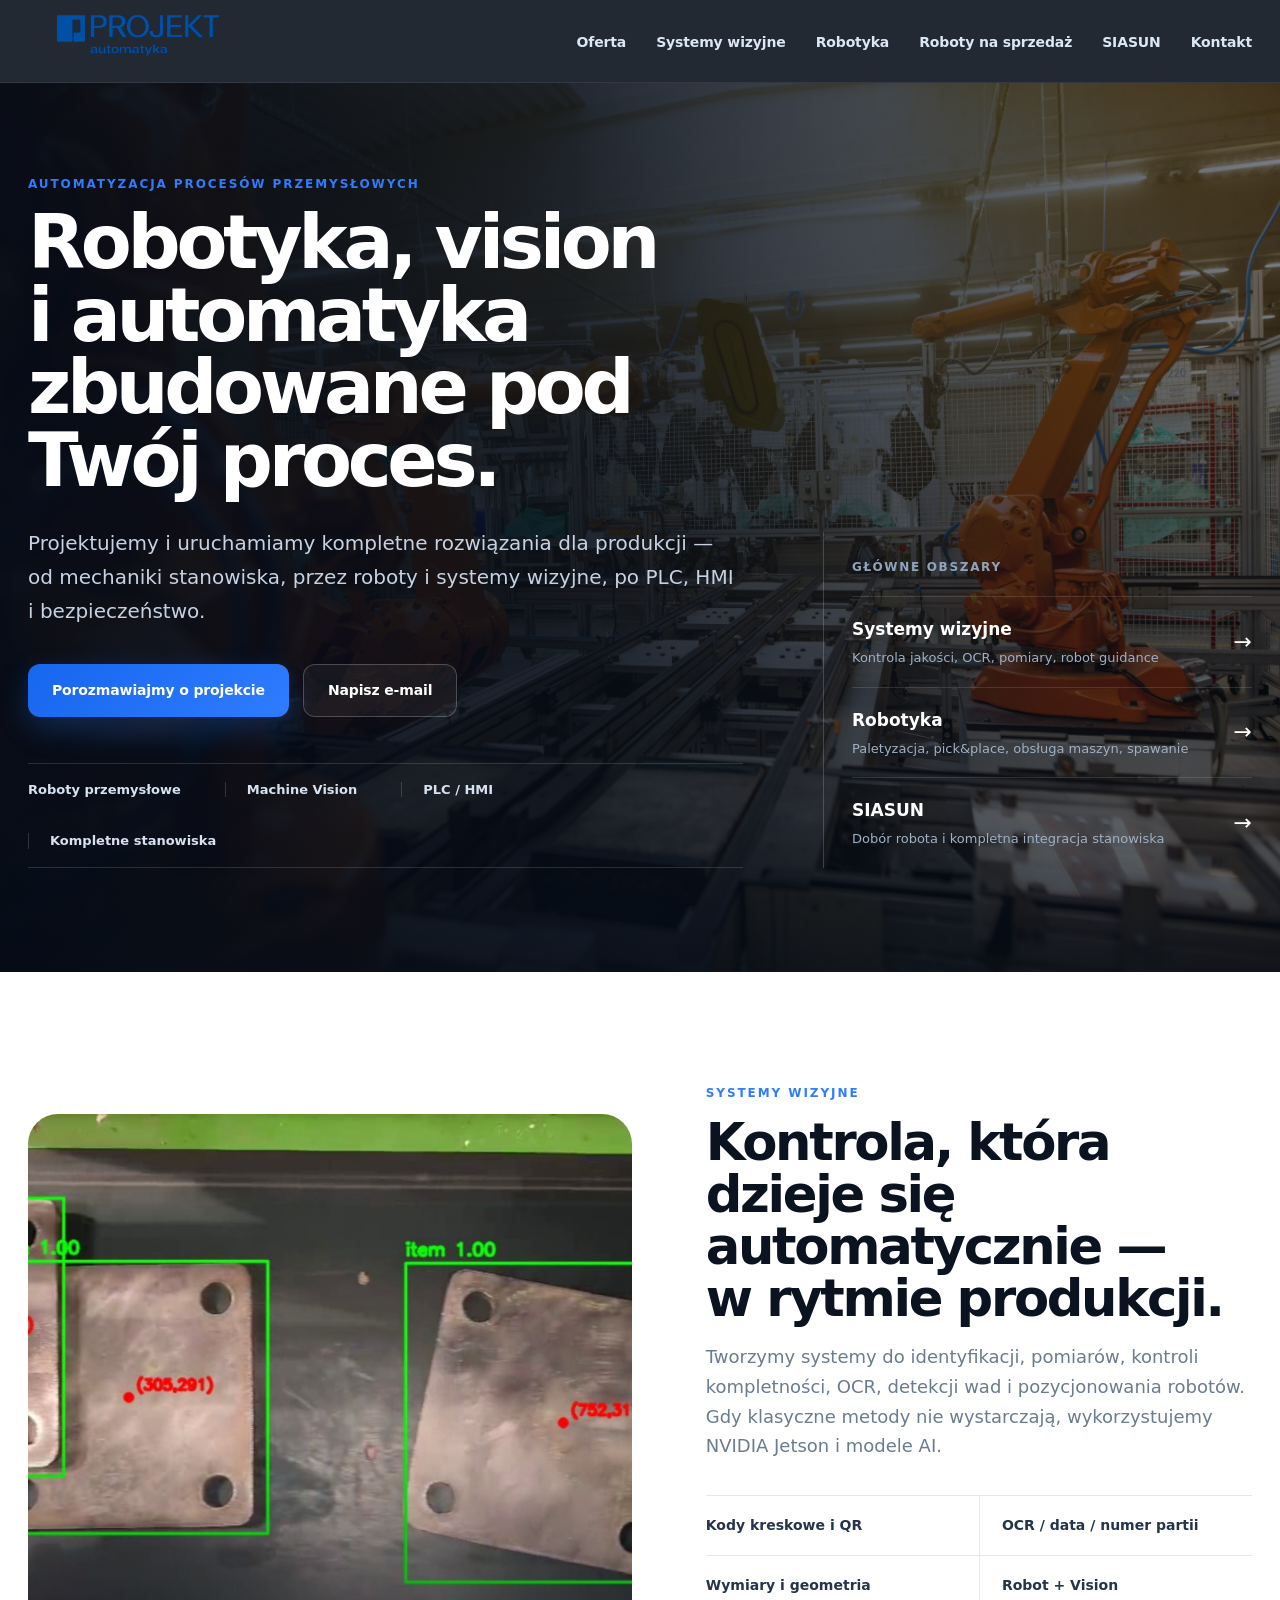
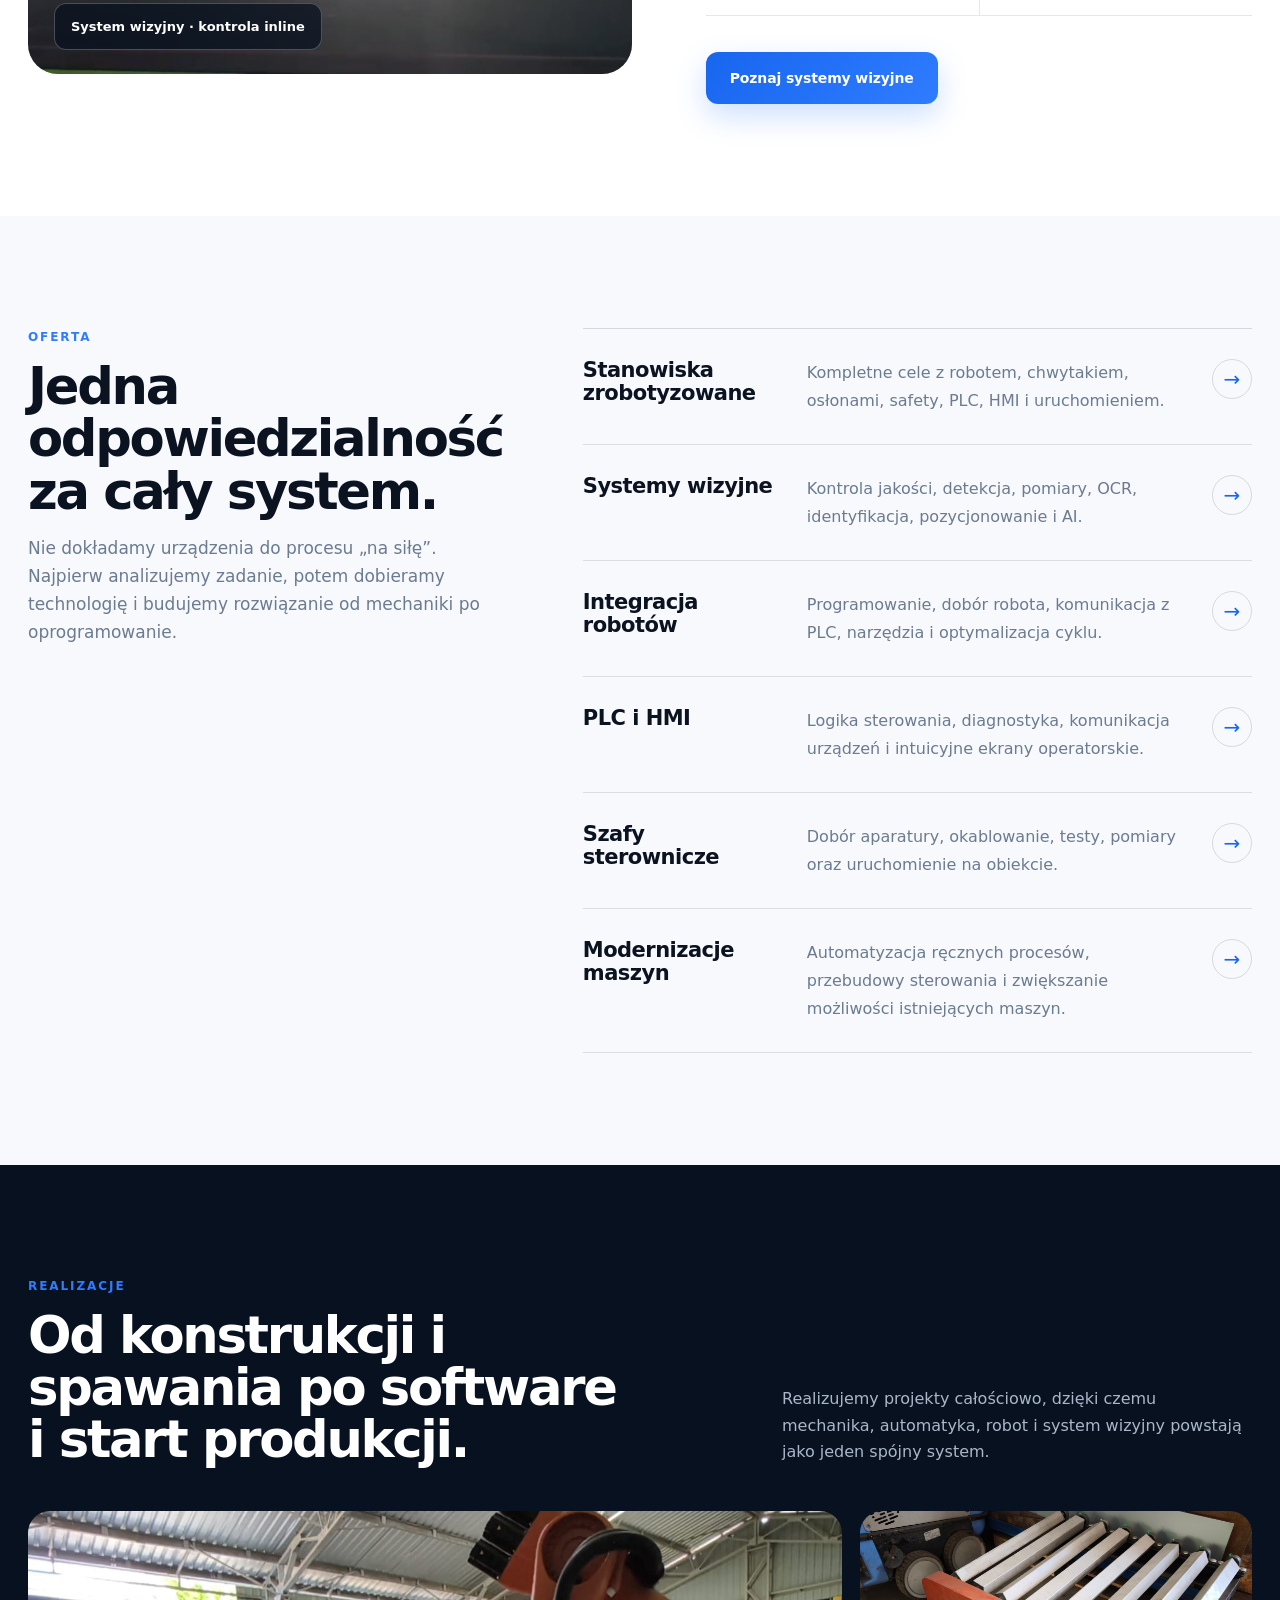
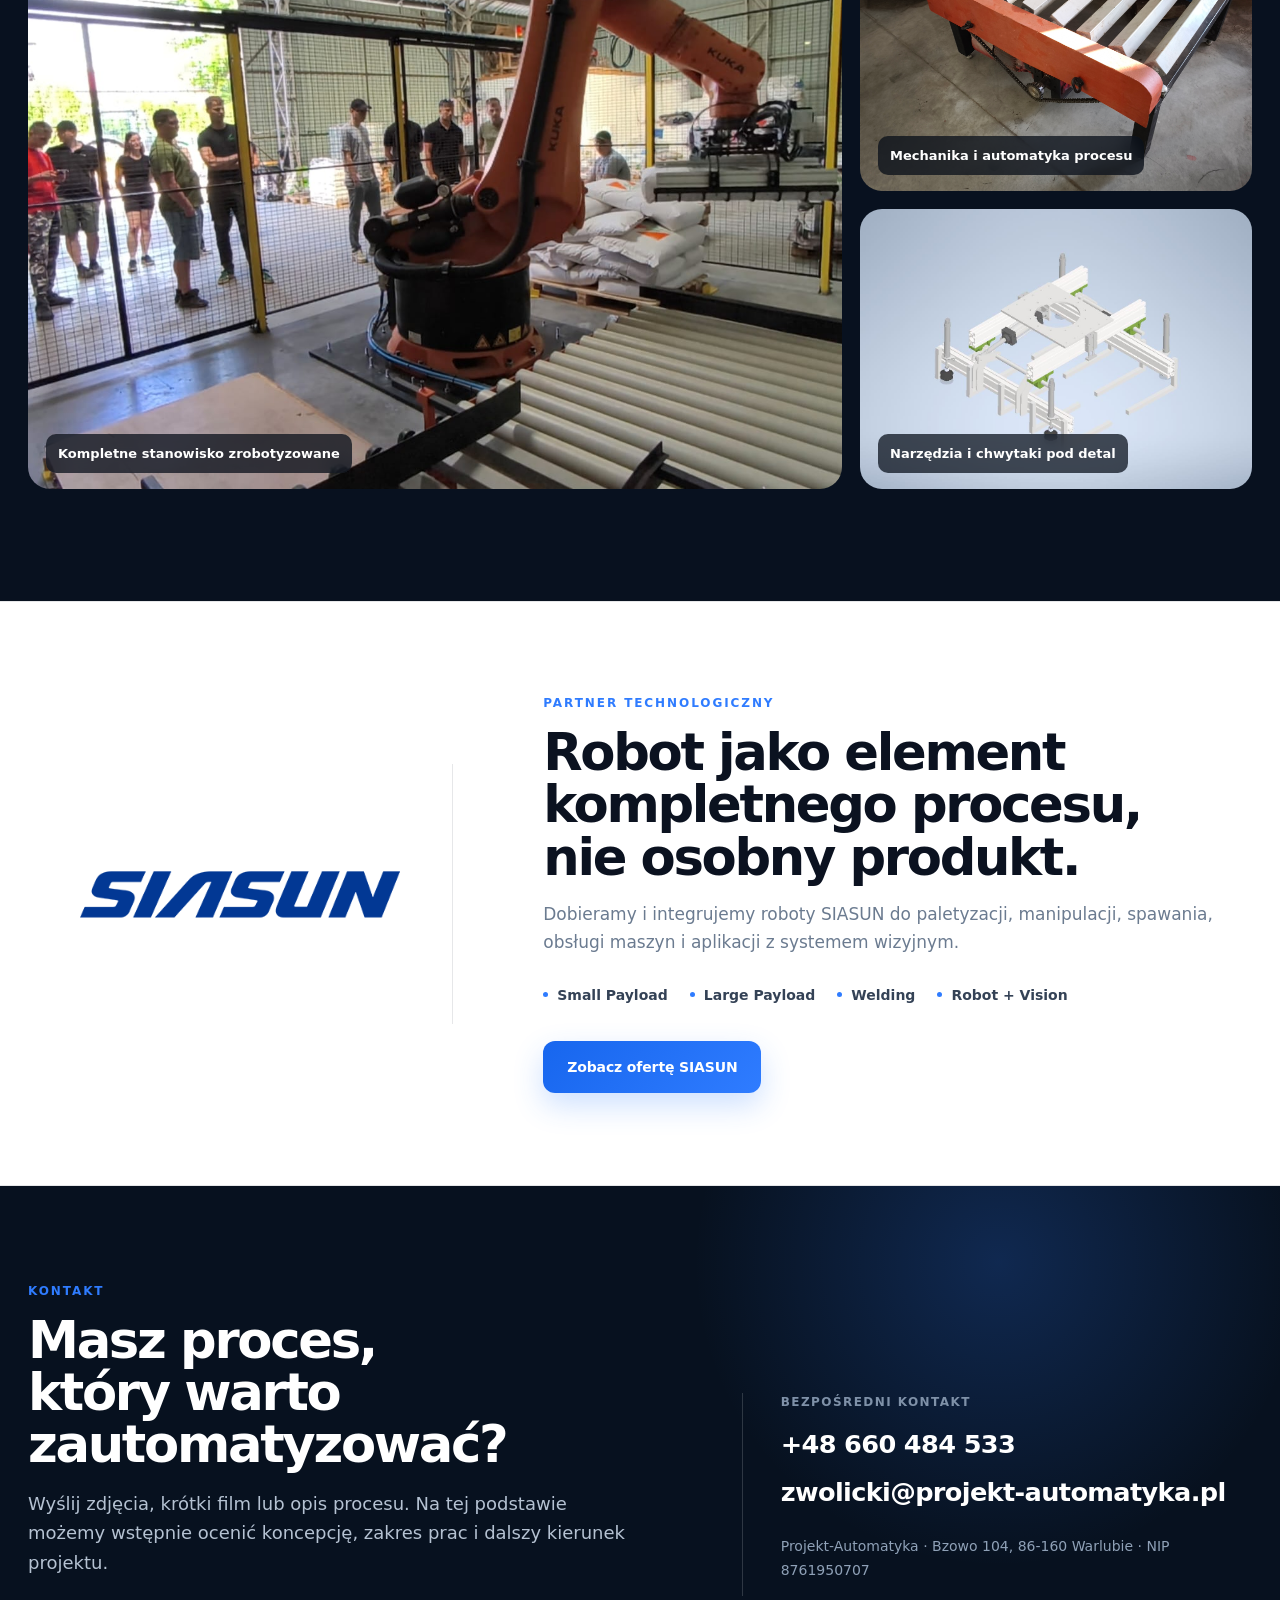
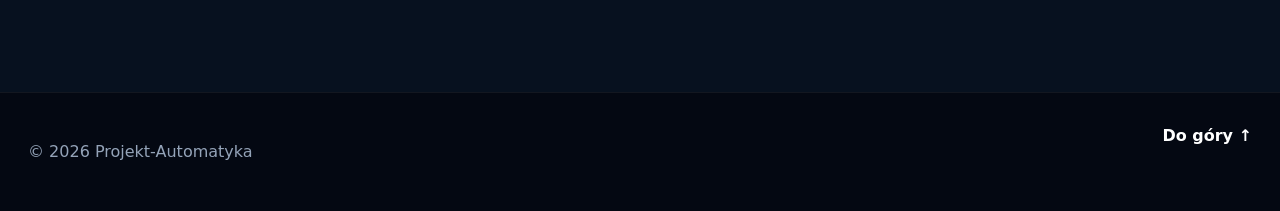
==== commit 14ea1a6b: "Przebuduj stronę główną w stylu premium" ====
--- a/index.html
+++ b/index.html
@@ -3,258 +3,144 @@
 <head>
   <meta charset="UTF-8" />
   <meta name="viewport" content="width=device-width, initial-scale=1.0" />
-
   <title>Projekt-Automatyka | Robotyka i automatyka przemysłowa</title>
   <meta name="description" content="Projekt-Automatyka — stanowiska zrobotyzowane, integracja robotów, systemy wizyjne, PLC, HMI i szafy sterownicze dla przemysłu." />
-
-  <link rel="stylesheet" href="css/main-v6.css">
+  <link rel="stylesheet" href="css/main-v6.css?v=20260817">
+  <link rel="stylesheet" href="css/pro-layout.css?v=20260817">
+  <link rel="stylesheet" href="css/premium-v2.css?v=20260817">
 </head>
-
-<body>
+<body class="home-page">
 <header class="site-header">
   <div class="container header-inner">
     <a class="brand-new" href="index.html">
       <img src="img/logo-projekt-automatyka.png" alt="Projekt-Automatyka">
     </a>
-
     <button class="menu-button" aria-label="Menu" aria-expanded="false">
-      <span></span>
-      <span></span>
-      <span></span>
+      <span></span><span></span><span></span>
     </button>
-
     <nav class="main-nav">
-      <a class="" href="index.html#oferta">Oferta</a>
-      <a class="" href="systemy-wizyjne.html">Systemy wizyjne</a>
-      <a class="" href="robotyka.html">Robotyka</a>
-      <a class="" href="roboty.html">Roboty na sprzedaż</a>
-      <a class="" href="siasun.html">SIASUN</a>
-      <a class="" href="index.html#kontakt">Kontakt</a>
+      <a href="#oferta">Oferta</a>
+      <a href="systemy-wizyjne.html">Systemy wizyjne</a>
+      <a href="robotyka.html">Robotyka</a>
+      <a href="roboty.html">Roboty na sprzedaż</a>
+      <a href="siasun.html">SIASUN</a>
+      <a href="#kontakt">Kontakt</a>
     </nav>
   </div>
 </header>
 
-  <main id="start">
-    <section class="hero">
-      <div class="container hero-grid">
-        <div class="hero-content">
-          <p class="label">Automatyzacja procesów przemysłowych</p>
-          <h1>Kompletne stanowiska zrobotyzowane od koncepcji po uruchomienie.</h1>
-          <p class="hero-text">
-            Projektujemy, budujemy i uruchamiamy rozwiązania dla firm produkcyjnych:
-            roboty przemysłowe, systemy wizyjne, PLC, HMI, szafy sterownicze i mechanikę stanowisk.
-          </p>
+<main id="start">
+  <section class="hero">
+    <div class="container hero-grid">
+      <div class="hero-content">
+        <p class="label">Automatyzacja procesów przemysłowych</p>
+        <h1>Robotyka, vision i automatyka zbudowane pod Twój proces.</h1>
+        <p class="hero-text">Projektujemy i uruchamiamy kompletne rozwiązania dla produkcji — od mechaniki stanowiska, przez roboty i systemy wizyjne, po PLC, HMI i bezpieczeństwo.</p>
+        <div class="hero-actions">
+          <a class="button button-primary" href="tel:+48660484533">Porozmawiajmy o projekcie</a>
+          <a class="button button-outline" href="mailto:zwolicki@projekt-automatyka.pl">Napisz e-mail</a>
+        </div>
+        <div class="hero-capabilities">
+          <span>Roboty przemysłowe</span>
+          <span>Machine Vision</span>
+          <span>PLC / HMI</span>
+          <span>Kompletne stanowiska</span>
+        </div>
+      </div>
 
-          <div class="hero-actions">
-            <a class="button button-primary" href="tel:+48660484533">Zadzwoń</a>
-            <a class="button button-outline" href="mailto:zwolicki@projekt-automatyka.pl">Napisz e-mail</a>
-          </div>
+      <aside class="hero-industrial-panel">
+        <p>Główne obszary</p>
+        <a href="systemy-wizyjne.html"><div><strong>Systemy wizyjne</strong><span>Kontrola jakości, OCR, pomiary, robot guidance</span></div><b>→</b></a>
+        <a href="robotyka.html"><div><strong>Robotyka</strong><span>Paletyzacja, pick&place, obsługa maszyn, spawanie</span></div><b>→</b></a>
+        <a href="siasun.html"><div><strong>SIASUN</strong><span>Dobór robota i kompletna integracja stanowiska</span></div><b>→</b></a>
+      </aside>
+    </div>
+  </section>
 
-          <div class="hero-metrics">
-            <div>
-              <strong>PLC / HMI</strong>
-              <span>sterowanie i diagnostyka</span>
-            </div>
-            <div>
-              <strong>Roboty</strong>
-              <span>integracja i programowanie</span>
-            </div>
-            <div>
-              <strong>Vision</strong>
-              <span>kontrola i detekcja</span>
-            </div>
-          </div>
+  <section class="section editorial-feature">
+    <div class="container editorial-feature-grid">
+      <div class="editorial-media">
+        <img src="img/realizacja-3.jpg" alt="Przemysłowy system wizyjny Projekt-Automatyka">
+        <div class="editorial-media-note">System wizyjny · kontrola inline</div>
+      </div>
+      <div class="editorial-copy">
+        <p class="label">Systemy wizyjne</p>
+        <h2>Kontrola, która dzieje się automatycznie — w rytmie produkcji.</h2>
+        <p>Tworzymy systemy do identyfikacji, pomiarów, kontroli kompletności, OCR, detekcji wad i pozycjonowania robotów. Gdy klasyczne metody nie wystarczają, wykorzystujemy NVIDIA Jetson i modele AI.</p>
+        <div class="editorial-points">
+          <span>Kody kreskowe i QR</span>
+          <span>OCR / data / numer partii</span>
+          <span>Wymiary i geometria</span>
+          <span>Robot + Vision</span>
         </div>
-
-        <aside class="hero-panel">
-          <p class="panel-title">Zakres prac</p>
-          <ul>
-            <li>Stanowiska paletyzacji i manipulacji</li>
-            <li>Integracja robotów przemysłowych</li>
-            <li>Systemy wizyjne</li>
-            <li>Programowanie PLC i paneli HMI</li>
-            <li>Szafy sterownicze i uruchomienia</li>
-          </ul>
-        </aside>
-      </div>
-    </section>
-
-    
-  <section class="section home-vision-flagship">
-    <div class="container home-vision-grid">
-      <div class="home-vision-image">
-        <img src="img/realizacja-3.jpg" alt="Przemysłowy system wizyjny Projekt-Automatyka">
-      </div>
-      <div>
-        <p class="label">Systemy wizyjne</p>
-        <h2>Kontrola jakości, która działa przy każdym cyklu.</h2>
-        <p>
-          Systemy wizyjne to jeden z głównych obszarów Projekt-Automatyka.
-          Budujemy rozwiązania do kontroli wymiarów, kodów, nadruków, kompletności produktu,
-          pozycjonowania robotów i automatycznej klasyfikacji OK/NOK.
-        </p>
-        <div class="home-vision-points">
-          <span>Kontrola jakości 100%</span>
-          <span>OCR / kody / etykiety</span>
-          <span>Robot + Vision</span>
-          <span>NVIDIA Jetson / AI</span>
-        </div>
-        <a class="button button-primary" href="systemy-wizyjne.html">Zobacz możliwości systemów wizyjnych</a>
+        <a class="button button-primary" href="systemy-wizyjne.html">Poznaj systemy wizyjne</a>
       </div>
     </div>
   </section>
 
-  <section class="section" id="oferta">
-      <div class="container">
-        <div class="section-intro">
-          <p class="label">Oferta</p>
-          <h2>Technologia dopasowana do realnego procesu produkcyjnego.</h2>
-          <p>
-            Realizujemy zarówno pojedyncze elementy automatyki, jak i kompletne stanowiska.
-            Podejście jest praktyczne: najpierw proces, potem dobór technologii.
-          </p>
-        </div>
+  <section class="section offer-editorial" id="oferta">
+    <div class="container offer-shell">
+      <div class="offer-sticky">
+        <p class="label">Oferta</p>
+        <h2>Jedna odpowiedzialność za cały system.</h2>
+        <p>Nie dokładamy urządzenia do procesu „na siłę”. Najpierw analizujemy zadanie, potem dobieramy technologię i budujemy rozwiązanie od mechaniki po oprogramowanie.</p>
+      </div>
+      <div class="service-lines">
+        <div class="service-line"><h3>Stanowiska zrobotyzowane</h3><p>Kompletne cele z robotem, chwytakiem, osłonami, safety, PLC, HMI i uruchomieniem.</p><a href="robotyka.html" aria-label="Stanowiska zrobotyzowane">→</a></div>
+        <div class="service-line"><h3>Systemy wizyjne</h3><p>Kontrola jakości, detekcja, pomiary, OCR, identyfikacja, pozycjonowanie i AI.</p><a href="systemy-wizyjne.html" aria-label="Systemy wizyjne">→</a></div>
+        <div class="service-line"><h3>Integracja robotów</h3><p>Programowanie, dobór robota, komunikacja z PLC, narzędzia i optymalizacja cyklu.</p><a href="robotyka.html" aria-label="Integracja robotów">→</a></div>
+        <div class="service-line"><h3>PLC i HMI</h3><p>Logika sterowania, diagnostyka, komunikacja urządzeń i intuicyjne ekrany operatorskie.</p><a href="#kontakt" aria-label="PLC i HMI">→</a></div>
+        <div class="service-line"><h3>Szafy sterownicze</h3><p>Dobór aparatury, okablowanie, testy, pomiary oraz uruchomienie na obiekcie.</p><a href="#kontakt" aria-label="Szafy sterownicze">→</a></div>
+        <div class="service-line"><h3>Modernizacje maszyn</h3><p>Automatyzacja ręcznych procesów, przebudowy sterowania i zwiększanie możliwości istniejących maszyn.</p><a href="#kontakt" aria-label="Modernizacje maszyn">→</a></div>
+      </div>
+    </div>
+  </section>
 
-        <div class="service-grid">
-          <article class="service-card">
-            <span>01</span>
-            <h3>Stanowiska zrobotyzowane</h3>
-            <p>Projekt i wykonanie stanowisk z robotem, osprzętem, zabezpieczeniami oraz sterowaniem.</p>
-          </article>
+  <section class="section project-showcase-section" id="realizacje">
+    <div class="container">
+      <div class="project-showcase-head">
+        <div><p class="label">Realizacje</p><h2>Od konstrukcji i spawania po software i start produkcji.</h2></div>
+        <p>Realizujemy projekty całościowo, dzięki czemu mechanika, automatyka, robot i system wizyjny powstają jako jeden spójny system.</p>
+      </div>
+      <div class="project-mosaic">
+        <figure><img src="img/realizacja-1.jpeg" alt="Stanowisko zrobotyzowane"><figcaption>Kompletne stanowisko zrobotyzowane</figcaption></figure>
+        <figure><img src="img/realizacja-2.jpg" alt="Element automatyki przemysłowej"><figcaption>Mechanika i automatyka procesu</figcaption></figure>
+        <figure><img src="img/realizacja-4.jpg" alt="Projekt chwytaka"><figcaption>Narzędzia i chwytaki pod detal</figcaption></figure>
+      </div>
+    </div>
+  </section>
 
-          <article class="service-card">
-            <span>02</span>
-            <h3>Integracja robotów</h3>
-            <p>Dobór, konfiguracja, programowanie i uruchomienie robotów w zakładzie produkcyjnym.</p>
-          </article>
+  <section class="partner-band" id="siasun">
+    <div class="container partner-band-grid">
+      <div class="partner-brand"><img src="img/siasun-logo.png" alt="SIASUN"></div>
+      <div class="partner-band-copy">
+        <p class="label">Partner technologiczny</p>
+        <h2>Robot jako element kompletnego procesu, nie osobny produkt.</h2>
+        <p>Dobieramy i integrujemy roboty SIASUN do paletyzacji, manipulacji, spawania, obsługi maszyn i aplikacji z systemem wizyjnym.</p>
+        <div class="partner-band-links"><span>Small Payload</span><span>Large Payload</span><span>Welding</span><span>Robot + Vision</span></div>
+        <a class="button button-primary" href="siasun.html">Zobacz ofertę SIASUN</a>
+      </div>
+    </div>
+  </section>
 
-          <article class="service-card">
-            <span>03</span>
-            <h3>Systemy wizyjne</h3>
-            <p>Kontrola jakości, detekcja, pozycjonowanie i analiza obrazu, również rozwiązania tworzone od zera.</p>
-          </article>
+  <section class="contact-section" id="kontakt">
+    <div class="container contact-cta">
+      <div class="contact-cta-copy">
+        <p class="label">Kontakt</p>
+        <h2>Masz proces, który warto zautomatyzować?</h2>
+        <p>Wyślij zdjęcia, krótki film lub opis procesu. Na tej podstawie możemy wstępnie ocenić koncepcję, zakres prac i dalszy kierunek projektu.</p>
+      </div>
+      <div class="contact-direct">
+        <small>Bezpośredni kontakt</small>
+        <a href="tel:+48660484533">+48 660 484 533</a>
+        <a href="mailto:zwolicki@projekt-automatyka.pl">zwolicki@projekt-automatyka.pl</a>
+        <p>Projekt-Automatyka · Bzowo 104, 86-160 Warlubie · NIP 8761950707</p>
+      </div>
+    </div>
+  </section>
+</main>
 
-          <article class="service-card">
-            <span>04</span>
-            <h3>PLC i HMI</h3>
-            <p>Programowanie logiki sterowania, paneli operatorskich, diagnostyki i komunikacji urządzeń.</p>
-          </article>
-
-          <article class="service-card">
-            <span>05</span>
-            <h3>Szafy sterownicze</h3>
-            <p>Dobór aparatury, wykonanie okablowania, testy, pomiary i uruchomienie na obiekcie.</p>
-          </article>
-
-          <article class="service-card">
-            <span>06</span>
-            <h3>Modernizacje maszyn</h3>
-            <p>Automatyzacja ręcznych procesów, poprawa wydajności i rozbudowa istniejących stanowisk.</p>
-          </article>
-        </div>
-      </div>
-    </section>
-
-    <section class="section section-dark" id="realizacje">
-      <div class="container split">
-        <div>
-          <p class="label">Realizacje</p>
-          <h2>Od mechaniki i spawania po kod PLC i uruchomienie.</h2>
-          <p>
-            Przykładowo: kompletne stanowisko paletyzacji z robotem przemysłowym wykonane
-            w krótkim czasie - wraz z klatką, mechaniką, automatyką, PLC i uruchomieniem.
-          </p>
-        </div>
-
-        <div class="gallery">
-          <figure>
-            <img src="img/realizacja-1.jpeg" alt="Stanowisko zrobotyzowane" />
-            <figcaption>Stanowisko zrobotyzowane</figcaption>
-          </figure>
-          <figure>
-            <img src="img/realizacja-2.jpg" alt="Integracja robota przemysłowego" />
-            <figcaption>Rolki wytrząsające</figcaption>
-          </figure>
-          <figure>
-            <img src="img/realizacja-3.jpg" alt="System wizyjny" />
-            <figcaption>System wizyjny</figcaption>
-          </figure>
-          <figure>
-            <img src="img/realizacja-4.jpg" alt="Szafa sterownicza" />
-            <figcaption>Projekt chwytaka</figcaption>
-          </figure>
-        </div>
-      </div>
-    </section>
-
-    <section class="section" id="siasun">
-      <div class="container partner partner-home">
-        <div>
-          <p class="label">Partner technologiczny</p>
-          <h2>Roboty SIASUN, konfiguracje spawalnicze i kompletne cele zrobotyzowane</h2>
-          <p>
-            Oferujemy dobór i integrację robotów SIASUN: Desktop, Small Payload, Large Payload
-            oraz roboty do ciężkich aplikacji. Możemy przygotować stanowiska paletyzacji, manipulacji,
-            obsługi maszyn, spawania oraz aplikacje robot + vision.
-          </p>
-
-          <div class="model-pills">
-            <span>SR25A-12/2.01</span>
-            <span>Large Payload</span>
-            <span>M500 Welding</span>
-            <span>Robot + Vision</span>
-          </div>
-
-          <div class="inline-actions">
-            <a class="button button-primary" href="siasun.html">Zobacz ofertę SIASUN</a>
-            <a class="button button-outline-dark" href="systemy-wizyjne.html">Systemy wizyjne</a>
-          </div>
-        </div>
-
-        <div class="partner-logo-box">
-          <img src="img/siasun-logo.png" alt="SIASUN" />
-          <span>Oficjalny partner technologiczny</span>
-        </div>
-      </div>
-    </section>
-
-    <section class="section contact-section" id="kontakt">
-      <div class="container contact-grid">
-        <div>
-          <p class="label">Kontakt</p>
-          <h2>Masz proces, który warto zautomatyzować?</h2>
-          <p>
-            Opisz krótko stanowisko, problem lub cel modernizacji.
-            Wstępnie ocenimy zakres prac i możliwe rozwiązania.
-          </p>
-        </div>
-
-        <div class="contact-card">
-          <h3>Projekt-Automatyka</h3>
-          <p>Bzowo 104, 86-160 Warlubie</p>
-          <p>NIP: 8761950707</p>
-
-          <div class="contact-links">
-            <a href="tel:+48660484533">+48 660 484 533</a>
-            <a href="mailto:zwolicki@projekt-automatyka.pl">zwolicki@projekt-automatyka.pl</a>
-          </div>
-
-          <div class="hero-actions">
-            <a class="button button-primary" href="tel:+48660484533">Zadzwoń</a>
-            <a class="button button-outline-dark" href="mailto:zwolicki@projekt-automatyka.pl">Wyślij e-mail</a>
-          </div>
-        </div>
-      </div>
-    </section>
-  </main>
-
-  <footer class="footer">
-    <div class="container footer-inner">
-      <p>© 2026 Projekt-Automatyka</p>
-      <a href="#start">Do góry ↑</a>
-    </div>
-  </footer>
-
-  <script src="js/main.js"></script>
+<footer class="footer"><div class="container footer-inner"><p>© 2026 Projekt-Automatyka</p><a href="#start">Do góry ↑</a></div></footer>
+<script src="js/main.js?v=20260817"></script>
 </body>
 </html>
--- a/css/main-v6.css
+++ b/css/main-v6.css
@@ -1605,3 +1605,41 @@
   .home-vision-image,.home-vision-image img { min-height:300px; }
   .robot-model-viewer { height:420px; }
 }
+
+
+/* ===== Vision photo update ===== */
+.vision-showcase-card > img {
+  height: 260px;
+  aspect-ratio: auto;
+  object-fit: cover;
+  object-position: center;
+  transition: transform .45s ease;
+}
+.vision-showcase-card:hover > img { transform: scale(1.035); }
+.vision-photo-story { background:#f8fafc; }
+.vision-photo-mosaic {
+  display:grid;
+  grid-template-columns:1.35fr .65fr;
+  grid-template-rows:repeat(2, 245px);
+  gap:18px;
+}
+.vision-photo-mosaic figure {
+  position:relative; margin:0; border-radius:26px; overflow:hidden;
+  background:#07111f; box-shadow:0 18px 45px rgba(15,23,42,.10);
+}
+.vision-photo-mosaic .vision-photo-large { grid-row:1 / 3; }
+.vision-photo-mosaic img { width:100%; height:100%; object-fit:cover; display:block; transition:transform .5s ease; }
+.vision-photo-mosaic figure:hover img { transform:scale(1.025); }
+.vision-photo-mosaic figcaption {
+  position:absolute; left:0; right:0; bottom:0; padding:48px 24px 22px;
+  color:#fff; background:linear-gradient(transparent,rgba(2,6,23,.88));
+}
+.vision-photo-mosaic figcaption strong,.vision-photo-mosaic figcaption span { display:block; }
+.vision-photo-mosaic figcaption strong { font-size:22px; }
+.vision-photo-mosaic figcaption span { color:#dbeafe; margin-top:4px; }
+@media (max-width:720px) {
+  .vision-showcase-card > img { height:220px; }
+  .vision-photo-mosaic { grid-template-columns:1fr; grid-template-rows:none; }
+  .vision-photo-mosaic .vision-photo-large { grid-row:auto; }
+  .vision-photo-mosaic figure { height:280px; }
+}
--- a/css/pro-layout.css
+++ b/css/pro-layout.css
@@ -0,0 +1,334 @@
+/* Professional UI pass — Projekt-Automatyka
+   Globalne nadpisania stylistyczne ładowane po main-v6.css.
+*/
+
+:root {
+  --pro-card-bg: rgba(255, 255, 255, 0.98);
+  --pro-card-border: rgba(15, 23, 42, 0.10);
+  --pro-card-shadow: 0 14px 34px rgba(15, 23, 42, 0.07);
+  --pro-card-shadow-hover: 0 20px 46px rgba(15, 23, 42, 0.11);
+  --pro-radius: 20px;
+}
+
+/* --------------------------------------------------
+   1. USUNIĘCIE KWADRATOWYCH BADGE'ÓW / NUMERÓW
+   -------------------------------------------------- */
+
+.service-card > span,
+.app-card > span,
+.steps article > span,
+.model-section-heading > span,
+.vision-showcase-card > div > span,
+.vision-platforms > article > span,
+.family-icon {
+  display: none !important;
+}
+
+/* --------------------------------------------------
+   2. WSPÓLNY, BARDZIEJ PREMIUM SYSTEM KART
+   -------------------------------------------------- */
+
+.service-card,
+.app-card,
+.steps article,
+.model-family-grid article,
+.model-section,
+.industry-cards article,
+.wide-card,
+.welding-functions article,
+.welding-card,
+.vision-platforms article,
+.vision-benefits article,
+.robot-card,
+.contact-card,
+.subhero-card {
+  position: relative;
+  overflow: hidden;
+  background: var(--pro-card-bg);
+  border: 1px solid var(--pro-card-border);
+  border-radius: var(--pro-radius);
+  box-shadow: var(--pro-card-shadow);
+  transition: transform 0.22s ease, box-shadow 0.22s ease, border-color 0.22s ease;
+}
+
+.service-card::before,
+.app-card::before,
+.steps article::before,
+.model-family-grid article::before,
+.industry-cards article::before,
+.wide-card::before,
+.welding-functions article::before,
+.vision-platforms article::before,
+.vision-benefits article::before,
+.subhero-card::before {
+  content: "";
+  position: absolute;
+  top: 0;
+  left: 0;
+  width: 100%;
+  height: 3px;
+  background: linear-gradient(90deg, #2563eb, #38bdf8);
+  opacity: 0.9;
+}
+
+.service-card:hover,
+.app-card:hover,
+.steps article:hover,
+.model-family-grid article:hover,
+.industry-cards article:hover,
+.wide-card:hover,
+.welding-functions article:hover,
+.vision-platforms article:hover,
+.vision-benefits article:hover {
+  transform: translateY(-4px);
+  box-shadow: var(--pro-card-shadow-hover);
+  border-color: rgba(37, 99, 235, 0.22);
+}
+
+/* --------------------------------------------------
+   3. TYPOGRAFIA I ODSTĘPY W KARTACH
+   -------------------------------------------------- */
+
+.service-card,
+.app-card,
+.steps article,
+.model-family-grid article,
+.industry-cards article,
+.wide-card,
+.welding-functions article,
+.vision-platforms article,
+.vision-benefits article {
+  padding: 30px;
+}
+
+.service-card h3,
+.app-card h3,
+.steps article h3,
+.model-family-grid h3,
+.industry-cards h3,
+.wide-card h3,
+.welding-functions h3,
+.vision-platforms h3 {
+  margin: 0 0 12px;
+  color: #0f172a;
+  font-size: 22px;
+  line-height: 1.18;
+  letter-spacing: -0.025em;
+}
+
+.service-card p,
+.app-card p,
+.steps article p,
+.model-family-grid p,
+.industry-cards p,
+.wide-card p,
+.welding-functions p,
+.vision-platforms p,
+.vision-benefits span {
+  color: #64748b;
+  line-height: 1.7;
+}
+
+/* Sekcja SIASUN — czyste karty serii */
+.model-family-grid article {
+  min-height: 250px;
+  display: flex;
+  flex-direction: column;
+}
+
+.model-family-grid article strong {
+  margin-top: auto;
+  padding-top: 20px;
+  color: #2563eb;
+  font-size: 13px;
+  letter-spacing: 0.08em;
+  text-transform: uppercase;
+}
+
+.model-family-grid article > span {
+  margin-top: 7px;
+  color: #334155;
+  font-weight: 700;
+  line-height: 1.55;
+}
+
+.model-family-grid article em {
+  display: block;
+  margin-top: 16px;
+  padding-top: 16px;
+  border-top: 1px solid rgba(15, 23, 42, 0.08);
+  color: #475569;
+  font-style: normal;
+  font-size: 14px;
+  line-height: 1.55;
+}
+
+/* Zastosowania robotyki */
+.app-card ul {
+  margin-top: 20px;
+  padding-top: 18px;
+  border-top: 1px solid rgba(15, 23, 42, 0.08);
+}
+
+.app-card li {
+  color: #475569;
+}
+
+/* Proces wdrożenia — numeracja nie jest potrzebna */
+.steps {
+  gap: 18px;
+}
+
+.steps article {
+  min-height: 180px;
+}
+
+/* --------------------------------------------------
+   4. LEPSZY RYTM SEKCJI
+   -------------------------------------------------- */
+
+.section-intro {
+  max-width: 780px;
+  margin-bottom: 44px;
+}
+
+.section-intro h2 {
+  margin-bottom: 16px;
+}
+
+.section-intro > p:last-child {
+  max-width: 720px;
+}
+
+.service-grid,
+.applications-grid,
+.model-family-grid,
+.industry-cards {
+  gap: 20px;
+}
+
+/* --------------------------------------------------
+   5. DARK SECTIONS — MNIEJ "KAFELKOWE", WIĘCEJ PREMIUM
+   -------------------------------------------------- */
+
+.section-dark .feature-list,
+.section-dark .vision-platforms article:not(.featured) {
+  border-color: rgba(255, 255, 255, 0.10);
+}
+
+.section-dark .vision-platforms article:not(.featured) {
+  background: rgba(255, 255, 255, 0.065);
+  box-shadow: none;
+}
+
+.section-dark .vision-platforms article:not(.featured) h3 {
+  color: #ffffff;
+}
+
+/* --------------------------------------------------
+   6. SUBHERO — bardziej elegancki panel po prawej
+   -------------------------------------------------- */
+
+.subhero-card {
+  padding: 32px 34px;
+  background: rgba(255, 255, 255, 0.96);
+}
+
+.subhero-card .panel-title {
+  font-size: 20px;
+  margin-bottom: 18px;
+}
+
+.subhero-card ul {
+  list-style: none;
+  padding: 0;
+  margin: 0;
+}
+
+.subhero-card li {
+  position: relative;
+  padding: 12px 0 12px 22px;
+  border-bottom: 1px solid rgba(15, 23, 42, 0.07);
+  color: #334155;
+}
+
+.subhero-card li:last-child {
+  border-bottom: 0;
+}
+
+.subhero-card li::before {
+  content: "";
+  position: absolute;
+  left: 0;
+  top: 20px;
+  width: 7px;
+  height: 7px;
+  border-radius: 50%;
+  background: #2563eb;
+}
+
+/* --------------------------------------------------
+   7. HOME / OFERTA — wygląd zbliżony do makiety
+   -------------------------------------------------- */
+
+.service-card {
+  min-height: 220px;
+  box-shadow: 0 10px 28px rgba(15, 23, 42, 0.055);
+}
+
+.service-card h3 {
+  margin-top: 4px;
+}
+
+/* --------------------------------------------------
+   8. MOBILE
+   -------------------------------------------------- */
+
+@media (max-width: 920px) {
+  .service-card,
+  .app-card,
+  .steps article,
+  .model-family-grid article,
+  .industry-cards article,
+  .wide-card,
+  .welding-functions article,
+  .vision-platforms article,
+  .vision-benefits article {
+    padding: 26px;
+  }
+}
+
+@media (max-width: 720px) {
+  .section-intro {
+    margin-bottom: 32px;
+  }
+
+  .service-card,
+  .app-card,
+  .steps article,
+  .model-family-grid article,
+  .industry-cards article,
+  .wide-card,
+  .welding-functions article,
+  .vision-platforms article,
+  .vision-benefits article,
+  .subhero-card {
+    border-radius: 17px;
+  }
+
+  .service-card,
+  .app-card,
+  .steps article,
+  .model-family-grid article,
+  .industry-cards article,
+  .wide-card,
+  .welding-functions article,
+  .vision-platforms article,
+  .vision-benefits article {
+    padding: 23px;
+  }
+
+  .model-family-grid article {
+    min-height: auto;
+  }
+}
--- a/css/premium-v2.css
+++ b/css/premium-v2.css
@@ -0,0 +1,764 @@
+/* Projekt-Automatyka — Premium redesign v2
+   Warstwa finalna ładowana po main-v6.css i pro-layout.css.
+*/
+
+:root {
+  --ink: #0b1220;
+  --ink-soft: #334155;
+  --muted-2: #6b7b90;
+  --line: rgba(15, 23, 42, .10);
+  --blue-deep: #0b4fd8;
+  --blue-bright: #2f7cff;
+  --surface: #ffffff;
+  --surface-alt: #f5f7fb;
+  --navy: #07111f;
+  --navy-2: #0b1729;
+  --premium-radius: 28px;
+}
+
+html, body {
+  max-width: 100%;
+  overflow-x: hidden;
+}
+
+body {
+  font-family: Inter, ui-sans-serif, system-ui, -apple-system, BlinkMacSystemFont, "Segoe UI", sans-serif;
+  background: #fff;
+  color: var(--ink);
+  -webkit-font-smoothing: antialiased;
+}
+
+.container {
+  width: min(1240px, calc(100% - 56px));
+}
+
+/* Header */
+.site-header {
+  background: rgba(5, 12, 23, .88);
+  border-bottom: 1px solid rgba(255,255,255,.07);
+  backdrop-filter: blur(18px);
+}
+
+.header-inner {
+  height: 82px;
+}
+
+.brand-new img {
+  width: 220px;
+}
+
+.main-nav {
+  gap: 30px;
+}
+
+.main-nav a {
+  position: relative;
+  padding: 30px 0 27px;
+  color: #dce7f6;
+  font-size: 14px;
+  font-weight: 700;
+  letter-spacing: -.01em;
+}
+
+.main-nav a::after {
+  content: "";
+  position: absolute;
+  left: 0;
+  right: 100%;
+  bottom: 19px;
+  height: 2px;
+  background: var(--blue-bright);
+  transition: right .22s ease;
+}
+
+.main-nav a:hover::after,
+.main-nav a.active::after {
+  right: 0;
+}
+
+/* Type */
+.label {
+  color: #2f7cff;
+  font-size: 12px;
+  font-weight: 800;
+  letter-spacing: .16em;
+}
+
+h1, h2, h3 {
+  text-wrap: balance;
+}
+
+h1 {
+  font-size: clamp(50px, 5.8vw, 88px);
+  line-height: .98;
+  letter-spacing: -.058em;
+}
+
+h2 {
+  font-size: clamp(34px, 4vw, 58px);
+  line-height: 1.02;
+  letter-spacing: -.045em;
+}
+
+h3 {
+  letter-spacing: -.025em;
+}
+
+.section {
+  padding: 112px 0;
+}
+
+.section-intro {
+  max-width: 760px;
+  margin-bottom: 54px;
+}
+
+.section-intro p:last-child {
+  max-width: 680px;
+  color: var(--muted-2);
+  font-size: 18px;
+}
+
+/* Hero — mniej kart, więcej kompozycji */
+.home-page .hero {
+  position: relative;
+  min-height: 760px;
+  padding: 92px 0 104px;
+  background:
+    linear-gradient(90deg, rgba(5,12,23,.97) 0%, rgba(5,12,23,.88) 45%, rgba(5,12,23,.54) 100%),
+    url("../img/hero-bg.jpg") center 42% / cover no-repeat;
+}
+
+.home-page .hero::after {
+  content: "";
+  position: absolute;
+  inset: auto 0 0;
+  height: 160px;
+  background: linear-gradient(transparent, rgba(5,12,23,.58));
+  pointer-events: none;
+}
+
+.home-page .hero-grid {
+  position: relative;
+  z-index: 1;
+  grid-template-columns: minmax(0, 1.25fr) minmax(320px, .75fr);
+  gap: 80px;
+}
+
+.home-page .hero-content {
+  max-width: 820px;
+}
+
+.home-page .hero h1 {
+  max-width: 850px;
+}
+
+.home-page .hero-text {
+  max-width: 720px;
+  margin-top: 28px;
+  color: #c6d2e3;
+  font-size: 20px;
+  line-height: 1.7;
+}
+
+.home-page .hero-actions {
+  margin-top: 36px;
+}
+
+.button {
+  min-height: 52px;
+  padding: 14px 24px;
+  border-radius: 12px;
+  font-size: 14px;
+  letter-spacing: -.01em;
+}
+
+.button-primary {
+  background: linear-gradient(135deg, #1766ee, #2f7cff);
+  box-shadow: 0 12px 30px rgba(47,124,255,.24);
+}
+
+.button-outline {
+  background: rgba(255,255,255,.05);
+  border-color: rgba(255,255,255,.22);
+}
+
+.hero-capabilities {
+  display: flex;
+  flex-wrap: wrap;
+  gap: 0;
+  margin-top: 46px;
+  border-top: 1px solid rgba(255,255,255,.14);
+  border-bottom: 1px solid rgba(255,255,255,.14);
+}
+
+.hero-capabilities span {
+  padding: 15px 22px 15px 0;
+  margin-right: 22px;
+  color: #d7e2f1;
+  font-size: 13px;
+  font-weight: 700;
+}
+
+.hero-capabilities span + span {
+  position: relative;
+  padding-left: 22px;
+}
+
+.hero-capabilities span + span::before {
+  content: "";
+  position: absolute;
+  left: 0;
+  top: 18px;
+  bottom: 18px;
+  width: 1px;
+  background: rgba(255,255,255,.16);
+}
+
+.hero-industrial-panel {
+  align-self: end;
+  padding: 26px 0 0 28px;
+  border-left: 1px solid rgba(255,255,255,.18);
+  color: white;
+}
+
+.hero-industrial-panel > p {
+  margin: 0 0 18px;
+  color: #91a4bd;
+  font-size: 12px;
+  font-weight: 800;
+  letter-spacing: .14em;
+  text-transform: uppercase;
+}
+
+.hero-industrial-panel a {
+  display: grid;
+  grid-template-columns: 1fr auto;
+  gap: 16px;
+  align-items: center;
+  padding: 18px 0;
+  border-top: 1px solid rgba(255,255,255,.12);
+  color: #fff;
+  text-decoration: none;
+}
+
+.hero-industrial-panel a strong {
+  display: block;
+  font-size: 17px;
+}
+
+.hero-industrial-panel a span {
+  display: block;
+  margin-top: 4px;
+  color: #9fb0c4;
+  font-size: 13px;
+}
+
+.hero-industrial-panel a b {
+  font-size: 22px;
+  font-weight: 400;
+  transition: transform .2s ease;
+}
+
+.hero-industrial-panel a:hover b {
+  transform: translateX(5px);
+}
+
+/* Flagowy vision — duży blok editorial */
+.editorial-feature {
+  background: #fff;
+}
+
+.editorial-feature-grid {
+  display: grid;
+  grid-template-columns: 1.05fr .95fr;
+  gap: 74px;
+  align-items: center;
+}
+
+.editorial-media {
+  position: relative;
+  min-height: 560px;
+  overflow: hidden;
+  border-radius: 30px;
+  background: #dfe7f0;
+}
+
+.editorial-media img {
+  width: 100%;
+  height: 560px;
+  object-fit: cover;
+  display: block;
+}
+
+.editorial-media::after {
+  content: "";
+  position: absolute;
+  inset: 0;
+  background: linear-gradient(180deg, transparent 55%, rgba(4,12,24,.45));
+}
+
+.editorial-media-note {
+  position: absolute;
+  z-index: 2;
+  left: 26px;
+  bottom: 24px;
+  padding: 12px 16px;
+  border: 1px solid rgba(255,255,255,.24);
+  border-radius: 12px;
+  background: rgba(7,17,31,.72);
+  backdrop-filter: blur(14px);
+  color: white;
+  font-size: 13px;
+  font-weight: 700;
+}
+
+.editorial-copy p:not(.label) {
+  max-width: 600px;
+  color: var(--muted-2);
+  font-size: 18px;
+}
+
+.editorial-points {
+  display: grid;
+  grid-template-columns: repeat(2, minmax(0,1fr));
+  margin: 34px 0 36px;
+  border-top: 1px solid var(--line);
+}
+
+.editorial-points span {
+  padding: 18px 18px 18px 0;
+  border-bottom: 1px solid var(--line);
+  color: #25344a;
+  font-size: 14px;
+  font-weight: 750;
+}
+
+.editorial-points span:nth-child(even) {
+  padding-left: 22px;
+  border-left: 1px solid var(--line);
+}
+
+/* Oferta — żadnych sześciu równych kafelków */
+.offer-editorial {
+  background: #f7f9fc;
+}
+
+.offer-shell {
+  display: grid;
+  grid-template-columns: .78fr 1.22fr;
+  gap: 80px;
+  align-items: start;
+}
+
+.offer-sticky {
+  position: sticky;
+  top: 126px;
+}
+
+.offer-sticky p:not(.label) {
+  color: var(--muted-2);
+  font-size: 17px;
+}
+
+.service-lines {
+  border-top: 1px solid rgba(15,23,42,.15);
+}
+
+.service-line {
+  display: grid;
+  grid-template-columns: 190px 1fr auto;
+  gap: 34px;
+  align-items: start;
+  padding: 30px 0;
+  border-bottom: 1px solid rgba(15,23,42,.12);
+}
+
+.service-line h3 {
+  margin: 0;
+  font-size: 21px;
+}
+
+.service-line p {
+  margin: 0;
+  color: var(--muted-2);
+  line-height: 1.72;
+}
+
+.service-line a {
+  display: inline-flex;
+  width: 40px;
+  height: 40px;
+  align-items: center;
+  justify-content: center;
+  border: 1px solid rgba(15,23,42,.14);
+  border-radius: 50%;
+  color: #1766ee;
+  text-decoration: none;
+  font-size: 20px;
+  transition: background .2s ease, color .2s ease, transform .2s ease;
+}
+
+.service-line:hover a {
+  transform: translateX(4px);
+  background: #1766ee;
+  color: white;
+}
+
+/* Realizacje — bardziej magazynowy układ zdjęć */
+.project-showcase-section {
+  background: #08111f;
+  color: white;
+}
+
+.project-showcase-head {
+  display: flex;
+  justify-content: space-between;
+  gap: 60px;
+  align-items: end;
+  margin-bottom: 46px;
+}
+
+.project-showcase-head > div {
+  max-width: 720px;
+}
+
+.project-showcase-head p:last-child {
+  max-width: 470px;
+  margin: 0;
+  color: #a9b7c9;
+}
+
+.project-mosaic {
+  display: grid;
+  grid-template-columns: 1.35fr .65fr;
+  grid-template-rows: 280px 280px;
+  gap: 18px;
+}
+
+.project-mosaic figure {
+  position: relative;
+  margin: 0;
+  overflow: hidden;
+  border-radius: 22px;
+  background: #162235;
+}
+
+.project-mosaic figure:first-child {
+  grid-row: 1 / 3;
+}
+
+.project-mosaic img {
+  width: 100%;
+  height: 100%;
+  object-fit: cover;
+  transition: transform .4s ease;
+}
+
+.project-mosaic figure:hover img {
+  transform: scale(1.025);
+}
+
+.project-mosaic figcaption {
+  position: absolute;
+  left: 18px;
+  bottom: 16px;
+  padding: 9px 12px;
+  border-radius: 10px;
+  background: rgba(5,12,23,.72);
+  backdrop-filter: blur(10px);
+  color: white;
+  font-size: 13px;
+  font-weight: 700;
+}
+
+/* SIASUN — pas partnera zamiast dużej karty */
+.partner-band {
+  padding: 92px 0;
+  background: white;
+  border-top: 1px solid var(--line);
+  border-bottom: 1px solid var(--line);
+}
+
+.partner-band-grid {
+  display: grid;
+  grid-template-columns: .75fr 1.25fr;
+  gap: 90px;
+  align-items: center;
+}
+
+.partner-brand {
+  display: flex;
+  min-height: 260px;
+  align-items: center;
+  justify-content: center;
+  border-right: 1px solid var(--line);
+}
+
+.partner-brand img {
+  width: min(320px, 82%);
+}
+
+.partner-band-copy p:not(.label) {
+  color: var(--muted-2);
+  font-size: 17px;
+}
+
+.partner-band-links {
+  display: flex;
+  flex-wrap: wrap;
+  gap: 12px 22px;
+  margin: 28px 0 34px;
+}
+
+.partner-band-links span {
+  position: relative;
+  padding-left: 14px;
+  color: #344256;
+  font-size: 14px;
+  font-weight: 700;
+}
+
+.partner-band-links span::before {
+  content: "";
+  position: absolute;
+  left: 0;
+  top: .55em;
+  width: 5px;
+  height: 5px;
+  border-radius: 50%;
+  background: #2f7cff;
+}
+
+/* Kontakt */
+.contact-section {
+  padding: 96px 0;
+  background:
+    radial-gradient(circle at 78% 15%, rgba(47,124,255,.22), transparent 28%),
+    #07111f;
+}
+
+.contact-cta {
+  display: grid;
+  grid-template-columns: 1.1fr .9fr;
+  gap: 90px;
+  align-items: end;
+}
+
+.contact-cta-copy p:not(.label) {
+  max-width: 620px;
+  color: #b5c2d2;
+  font-size: 18px;
+}
+
+.contact-direct {
+  padding-left: 38px;
+  border-left: 1px solid rgba(255,255,255,.16);
+}
+
+.contact-direct small {
+  display: block;
+  margin-bottom: 10px;
+  color: #7f91a8;
+  font-size: 12px;
+  font-weight: 800;
+  letter-spacing: .12em;
+  text-transform: uppercase;
+}
+
+.contact-direct a {
+  display: block;
+  margin: 6px 0;
+  color: white;
+  text-decoration: none;
+  font-size: clamp(18px, 2vw, 26px);
+  font-weight: 800;
+  letter-spacing: -.025em;
+}
+
+.contact-direct p {
+  margin-top: 22px;
+  color: #8fa1b7;
+  font-size: 14px;
+}
+
+/* Podstrony — subtelniejszy, bardziej premium wspólny język */
+.subhero {
+  padding: 112px 0 100px;
+  background:
+    radial-gradient(circle at 78% 22%, rgba(47,124,255,.18), transparent 28%),
+    linear-gradient(135deg, #07111f, #0d1a2e);
+}
+
+.subhero h1 {
+  font-size: clamp(46px, 5vw, 76px);
+  max-width: 900px;
+}
+
+.subhero-card,
+.hero-panel {
+  border-radius: 20px;
+  border-color: rgba(255,255,255,.14);
+}
+
+.model-family-grid article,
+.welding-functions article,
+.vision-platforms article,
+.vision-benefits article,
+.app-card,
+.steps article,
+.robot-card {
+  box-shadow: none;
+  border-color: rgba(15,23,42,.10);
+}
+
+.model-family-grid article::before,
+.welding-functions article::before,
+.vision-platforms article::before,
+.vision-benefits article::before,
+.app-card::before,
+.steps article::before {
+  height: 2px;
+}
+
+/* Footer */
+.footer {
+  padding: 30px 0;
+  border-top: 1px solid rgba(255,255,255,.06);
+}
+
+/* Responsive */
+@media (max-width: 1000px) {
+  .home-page .hero-grid,
+  .editorial-feature-grid,
+  .offer-shell,
+  .partner-band-grid,
+  .contact-cta {
+    grid-template-columns: 1fr;
+    gap: 48px;
+  }
+
+  .hero-industrial-panel {
+    max-width: 620px;
+    align-self: auto;
+  }
+
+  .offer-sticky {
+    position: static;
+  }
+
+  .partner-brand {
+    min-height: 160px;
+    border-right: 0;
+    border-bottom: 1px solid var(--line);
+    padding-bottom: 38px;
+  }
+
+  .contact-direct {
+    padding-left: 0;
+    padding-top: 30px;
+    border-left: 0;
+    border-top: 1px solid rgba(255,255,255,.16);
+  }
+}
+
+@media (max-width: 760px) {
+  .container {
+    width: min(100% - 36px, 1240px);
+  }
+
+  .header-inner {
+    height: 76px;
+  }
+
+  .brand-new img {
+    width: 185px;
+  }
+
+  .main-nav {
+    top: 76px;
+  }
+
+  .home-page .hero {
+    min-height: auto;
+    padding: 76px 0 82px;
+  }
+
+  .home-page .hero-grid {
+    gap: 48px;
+  }
+
+  .hero-capabilities {
+    display: grid;
+    grid-template-columns: repeat(2,1fr);
+  }
+
+  .hero-capabilities span,
+  .hero-capabilities span + span {
+    margin: 0;
+    padding: 12px 10px 12px 0;
+  }
+
+  .hero-capabilities span + span::before {
+    display: none;
+  }
+
+  .hero-industrial-panel {
+    padding-left: 20px;
+  }
+
+  .section {
+    padding: 80px 0;
+  }
+
+  .editorial-media,
+  .editorial-media img {
+    min-height: 380px;
+    height: 380px;
+  }
+
+  .editorial-points {
+    grid-template-columns: 1fr;
+  }
+
+  .editorial-points span:nth-child(even) {
+    padding-left: 0;
+    border-left: 0;
+  }
+
+  .service-line {
+    grid-template-columns: 1fr auto;
+    gap: 14px 20px;
+    padding: 25px 0;
+  }
+
+  .service-line h3 {
+    grid-column: 1;
+  }
+
+  .service-line p {
+    grid-column: 1 / 3;
+  }
+
+  .service-line a {
+    grid-column: 2;
+    grid-row: 1;
+  }
+
+  .project-showcase-head {
+    display: block;
+  }
+
+  .project-showcase-head p:last-child {
+    margin-top: 20px;
+  }
+
+  .project-mosaic {
+    grid-template-columns: 1fr;
+    grid-template-rows: 360px 240px 240px;
+  }
+
+  .project-mosaic figure:first-child {
+    grid-row: auto;
+  }
+}
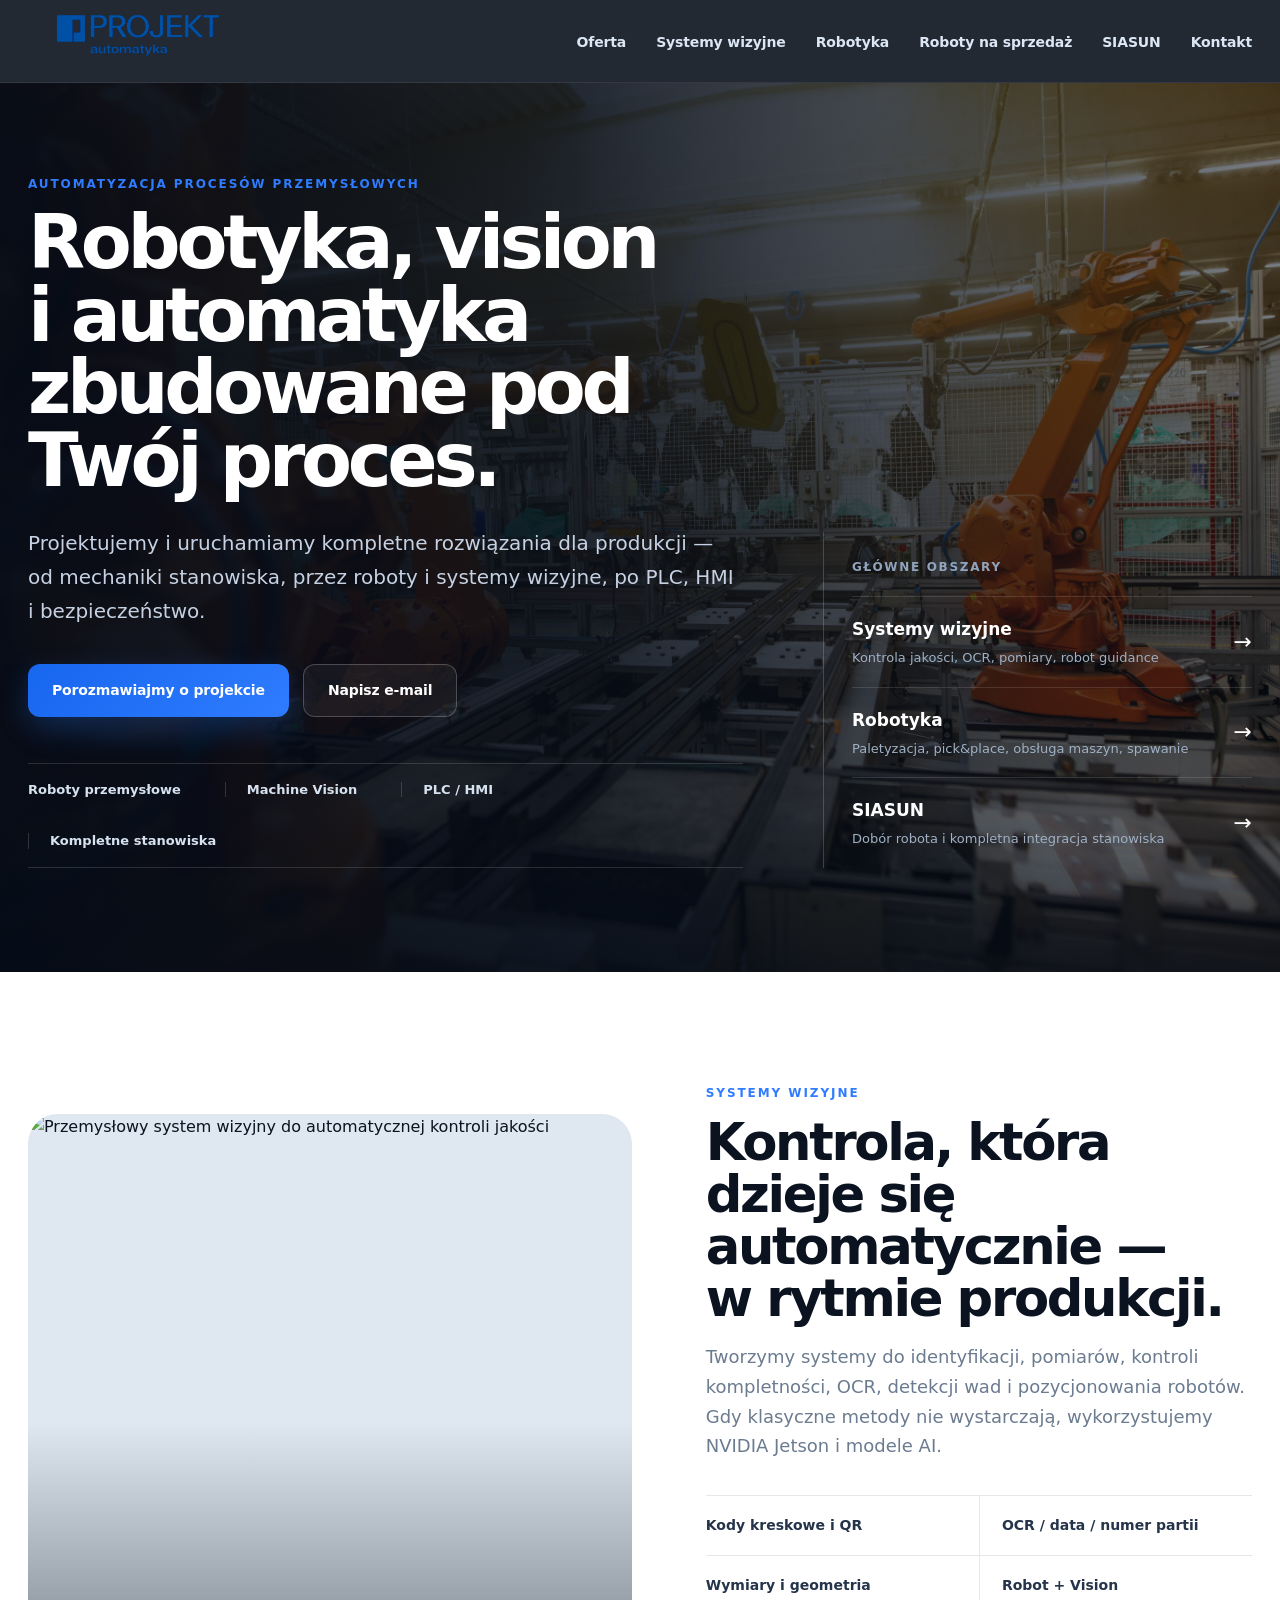
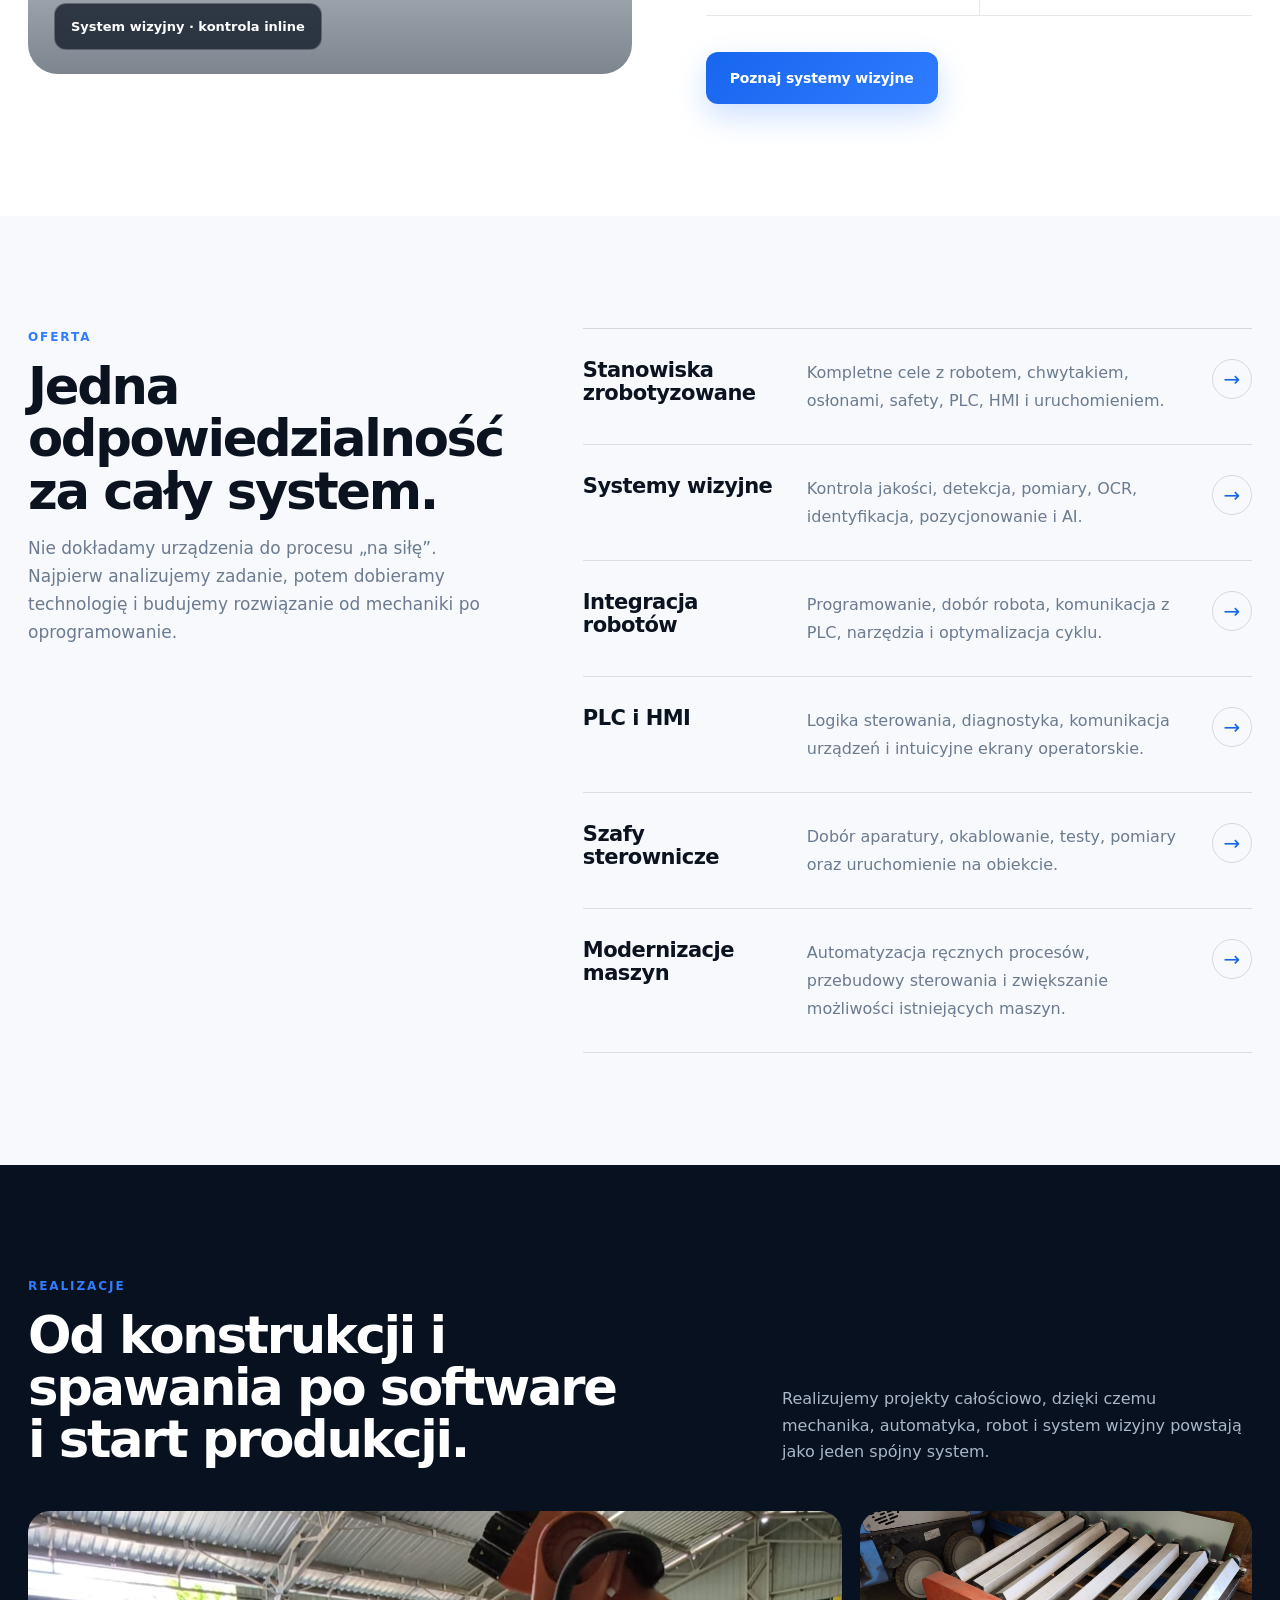
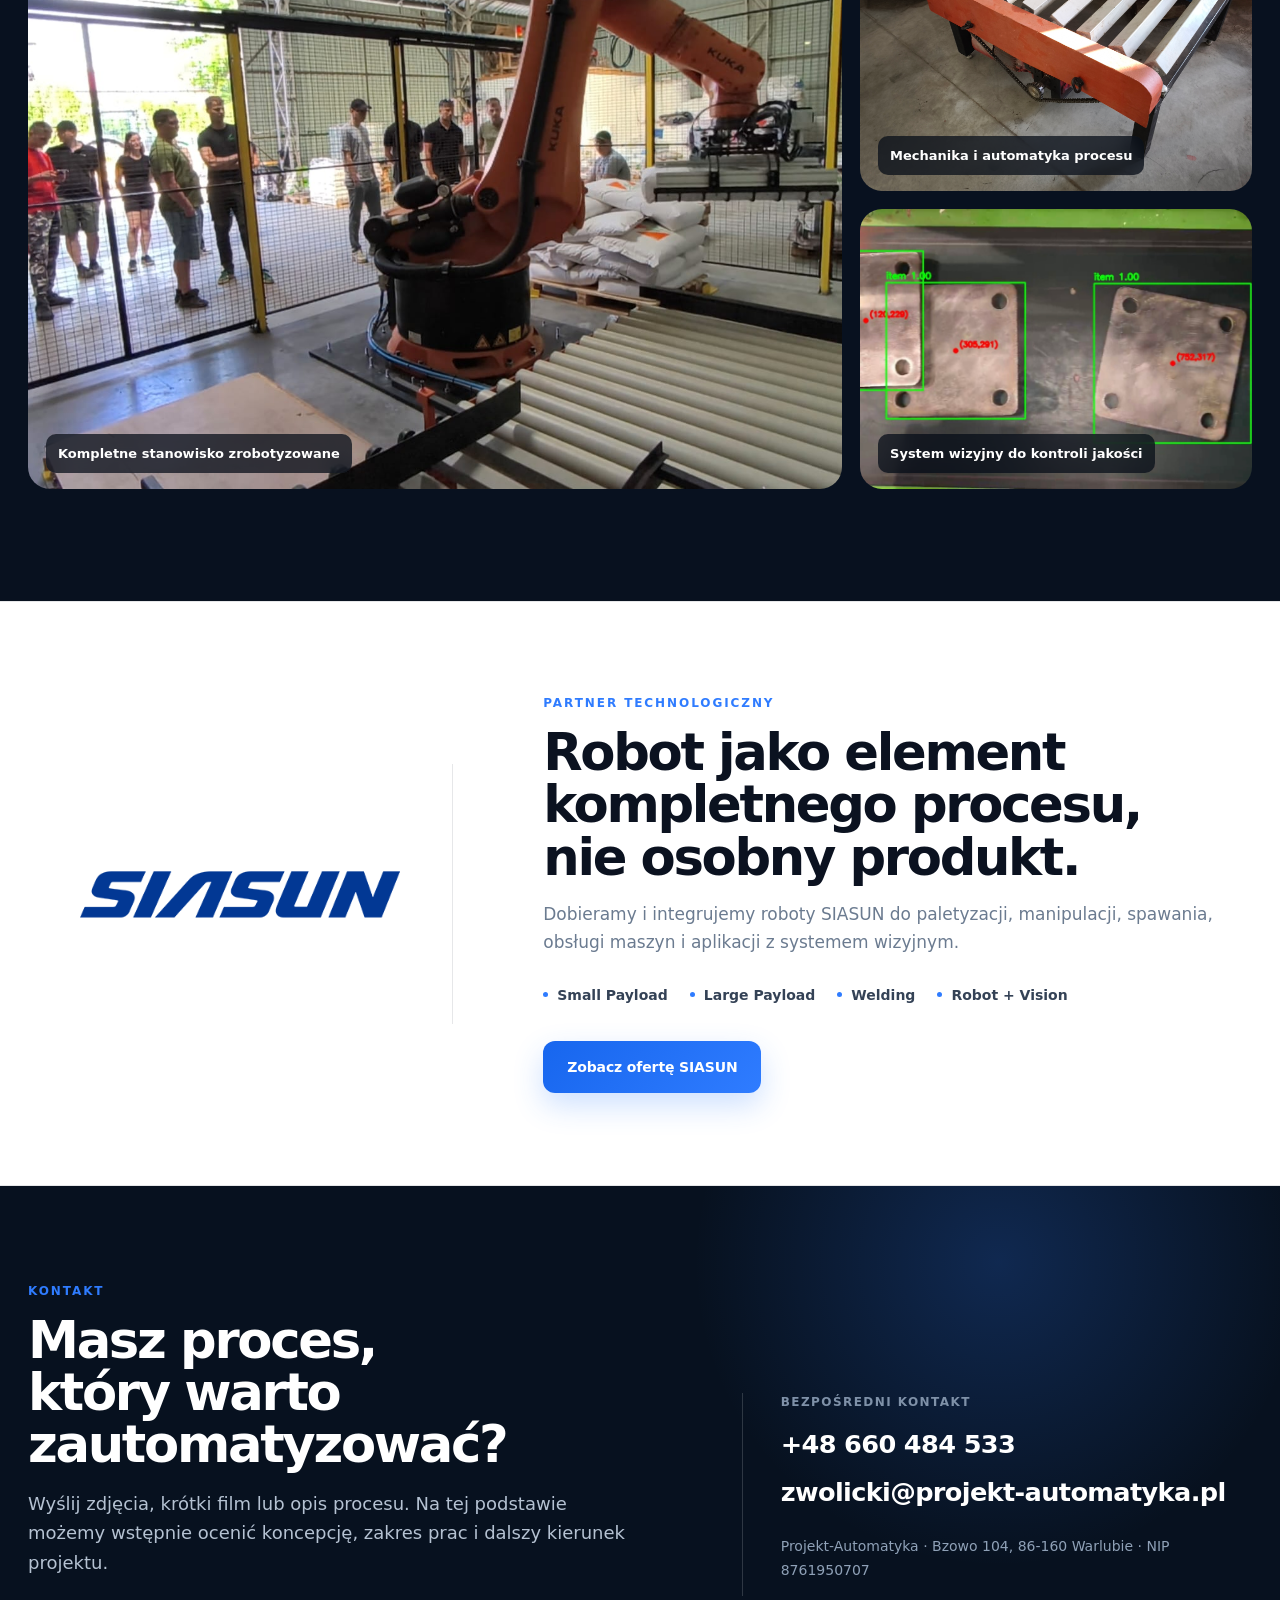
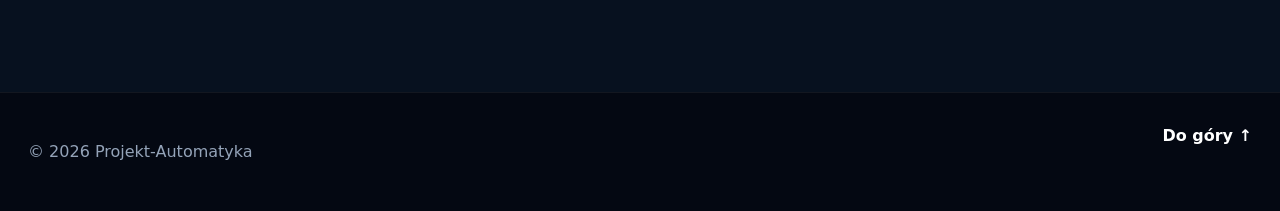
==== commit 00434092: "Zmień zdjęcie sekcji vision i przenieś własną realizację" ====
--- a/index.html
+++ b/index.html
@@ -60,7 +60,8 @@
   <section class="section editorial-feature">
     <div class="container editorial-feature-grid">
       <div class="editorial-media">
-        <img src="img/realizacja-3.jpg" alt="Przemysłowy system wizyjny Projekt-Automatyka">
+        <!-- Zdjęcie stockowe: Peter Xie / Pexels, free to use -->
+        <img src="https://images.pexels.com/photos/36522029/pexels-photo-36522029/free-photo-of-automated-circuit-board-inspection-system.jpeg?auto=compress&cs=tinysrgb&w=1600" alt="Przemysłowy system wizyjny do automatycznej kontroli jakości">
         <div class="editorial-media-note">System wizyjny · kontrola inline</div>
       </div>
       <div class="editorial-copy">
@@ -105,7 +106,7 @@
       <div class="project-mosaic">
         <figure><img src="img/realizacja-1.jpeg" alt="Stanowisko zrobotyzowane"><figcaption>Kompletne stanowisko zrobotyzowane</figcaption></figure>
         <figure><img src="img/realizacja-2.jpg" alt="Element automatyki przemysłowej"><figcaption>Mechanika i automatyka procesu</figcaption></figure>
-        <figure><img src="img/realizacja-4.jpg" alt="Projekt chwytaka"><figcaption>Narzędzia i chwytaki pod detal</figcaption></figure>
+        <figure><img src="img/realizacja-3.jpg" alt="Realizacja systemu wizyjnego Projekt-Automatyka"><figcaption>System wizyjny do kontroli jakości</figcaption></figure>
       </div>
     </div>
   </section>
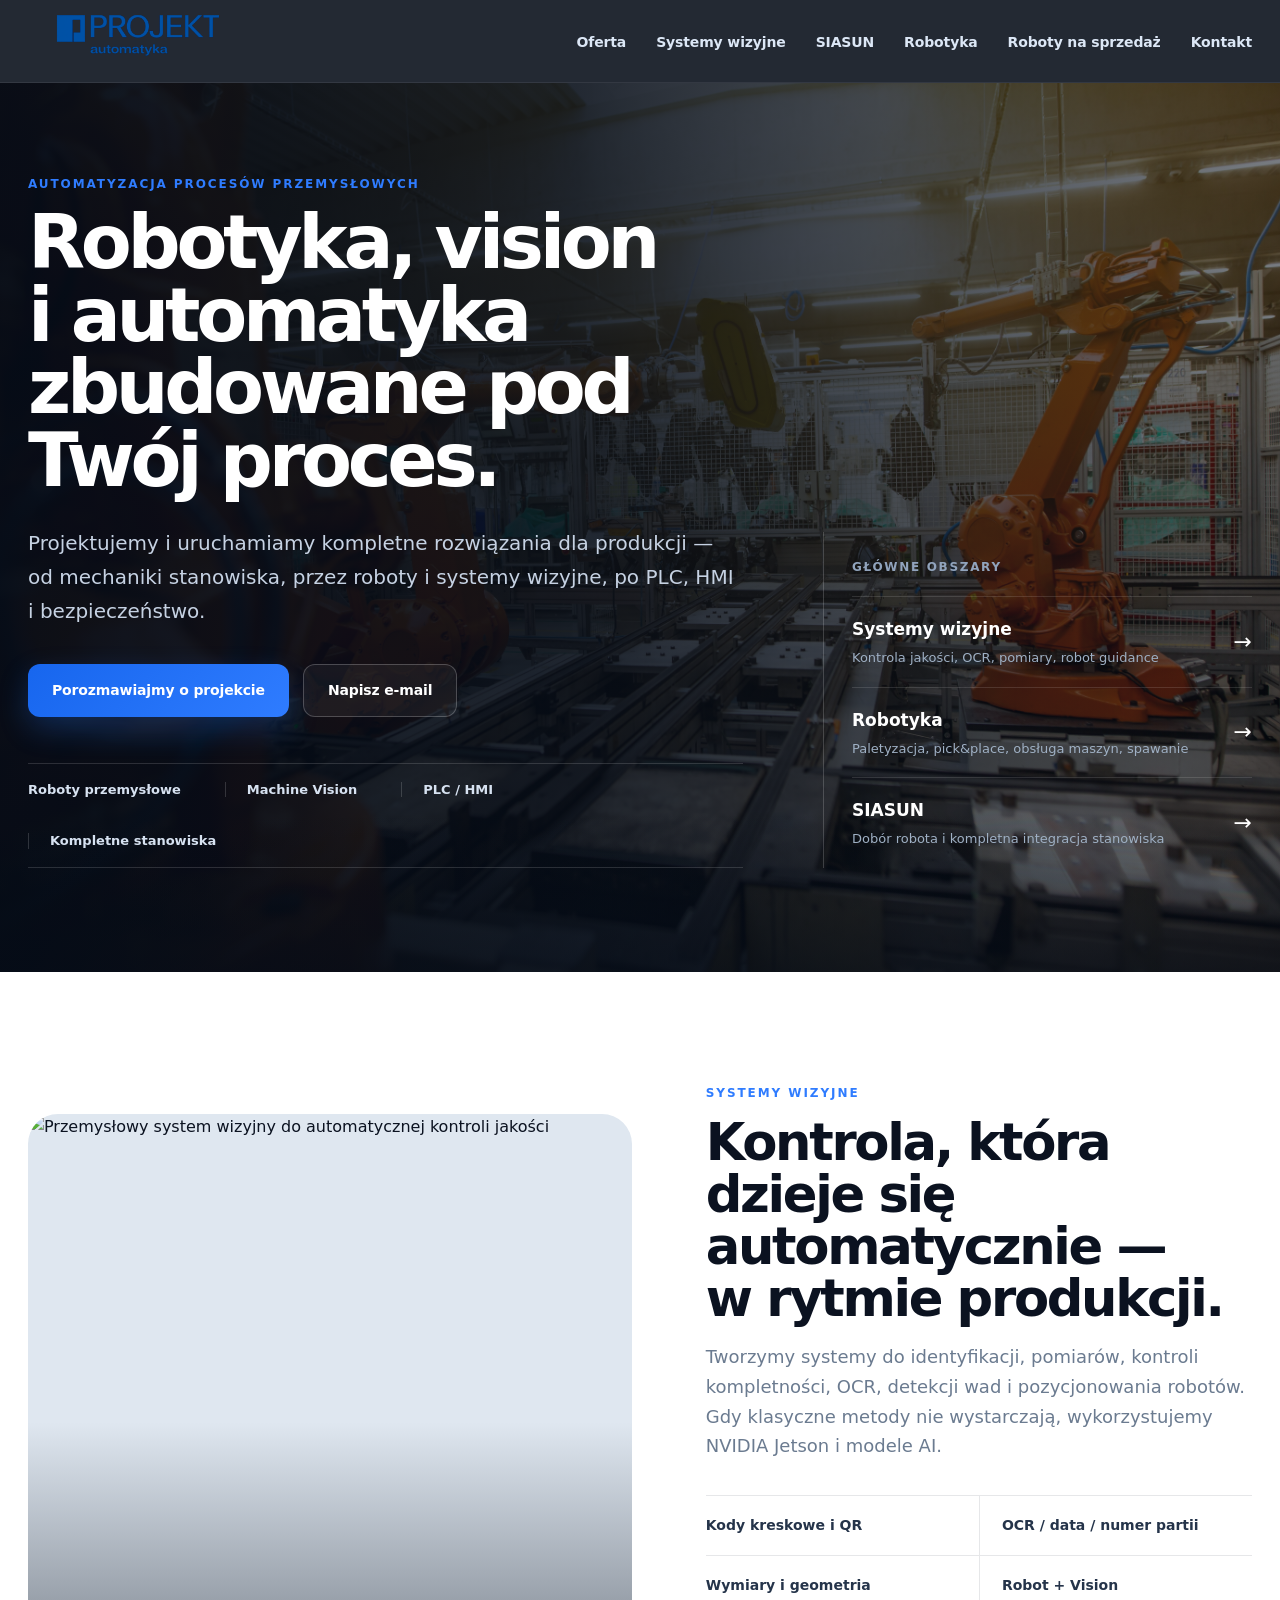
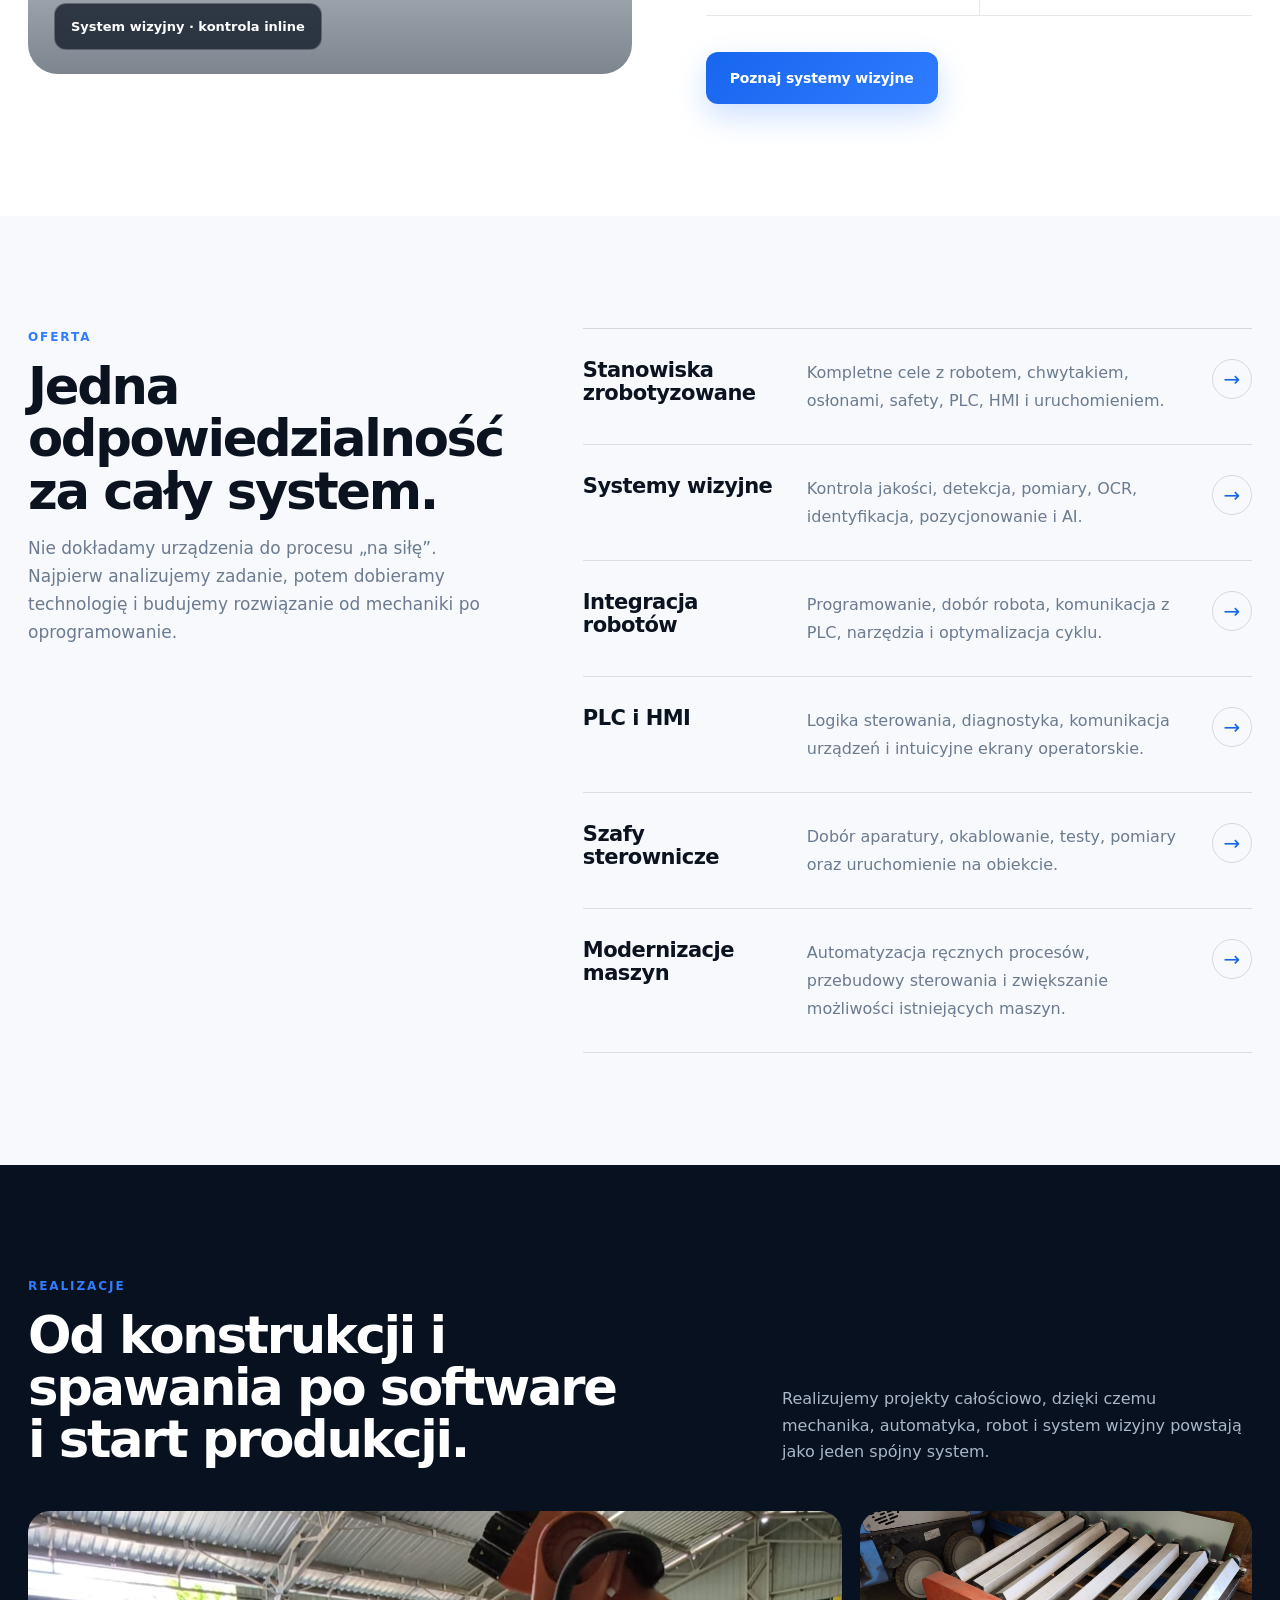
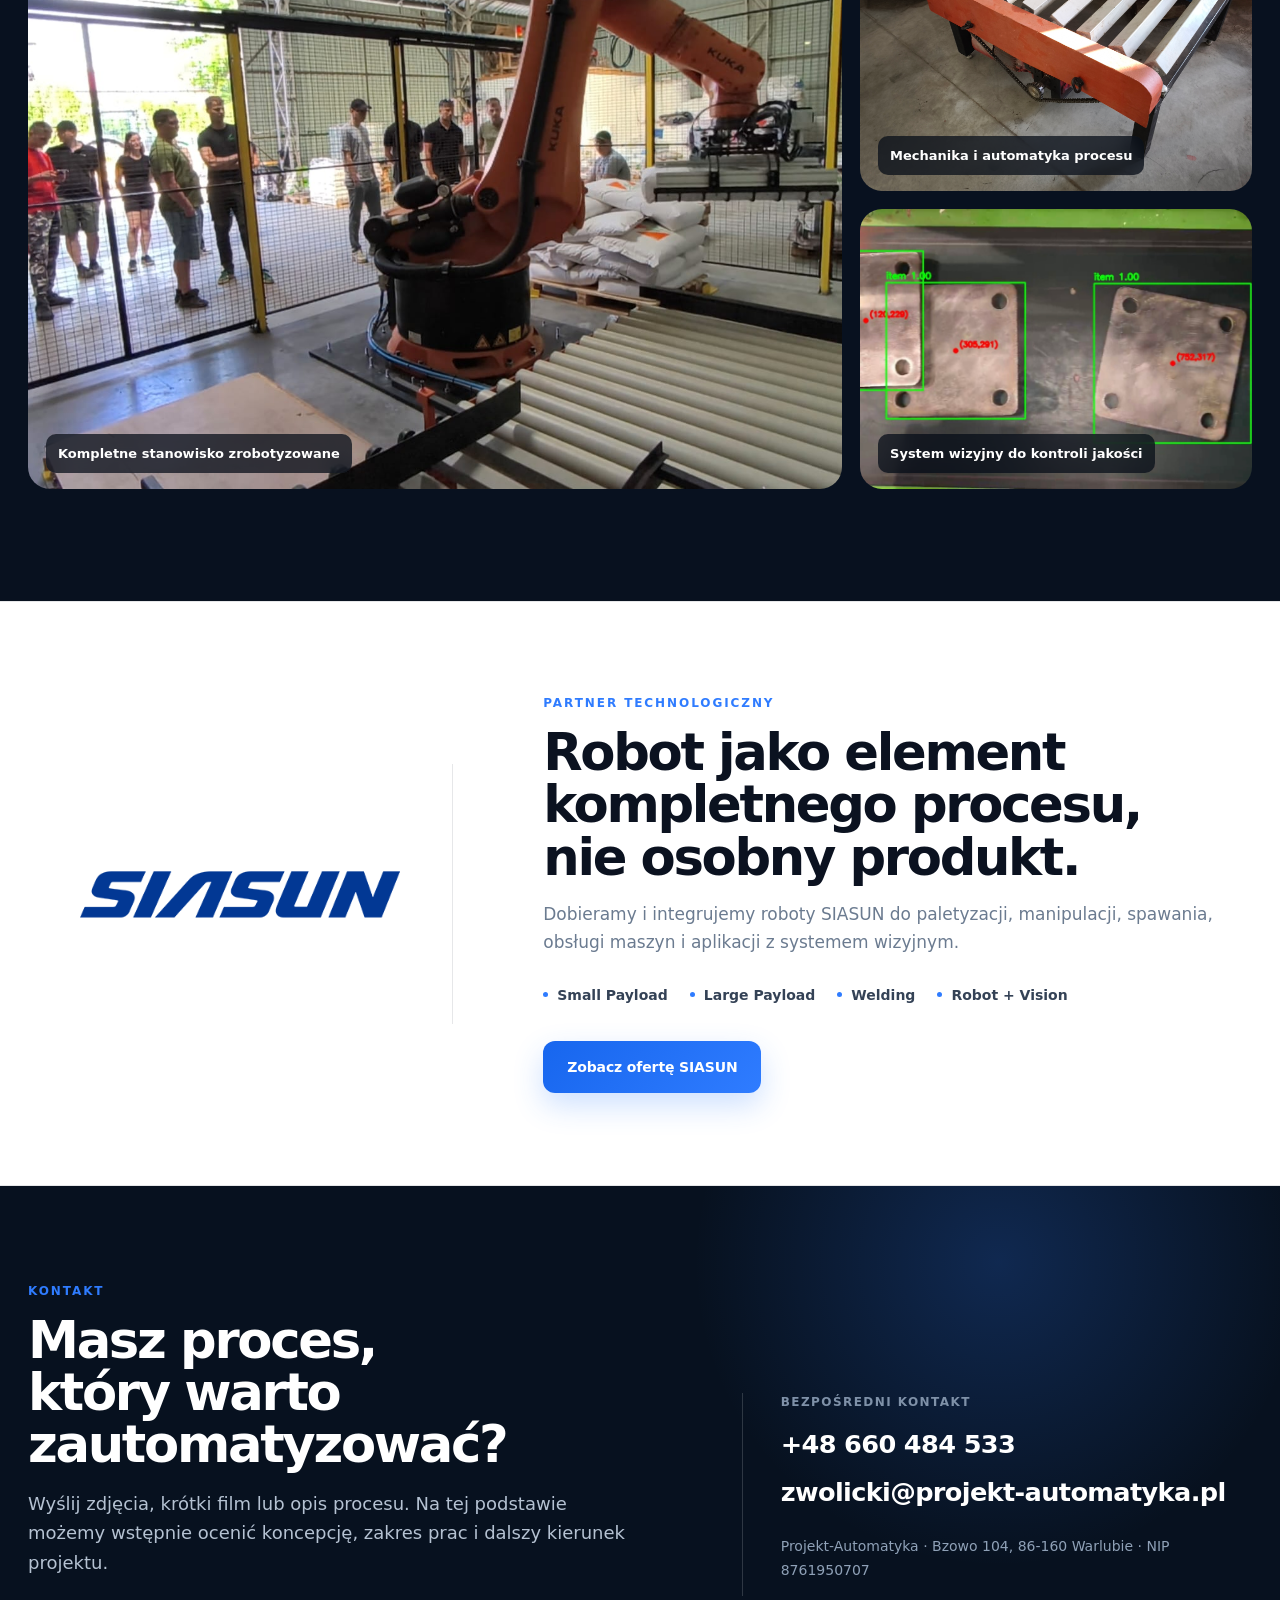
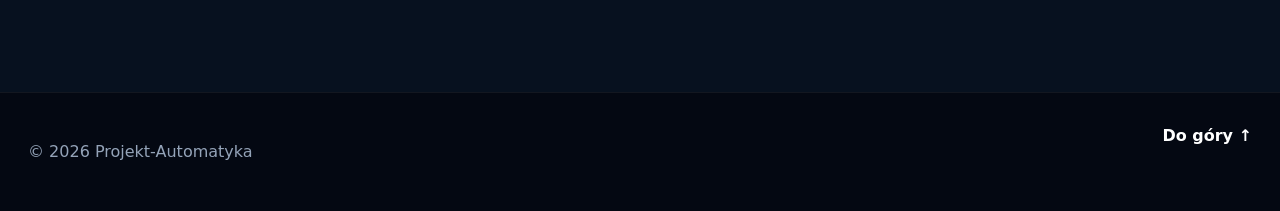
==== commit baee9580: "Przenieś SIASUN zaraz za Systemy wizyjne w menu" ====
--- a/index.html
+++ b/index.html
@@ -21,9 +21,9 @@
     <nav class="main-nav">
       <a href="#oferta">Oferta</a>
       <a href="systemy-wizyjne.html">Systemy wizyjne</a>
+      <a href="siasun.html">SIASUN</a>
       <a href="robotyka.html">Robotyka</a>
       <a href="roboty.html">Roboty na sprzedaż</a>
-      <a href="siasun.html">SIASUN</a>
       <a href="#kontakt">Kontakt</a>
     </nav>
   </div>
